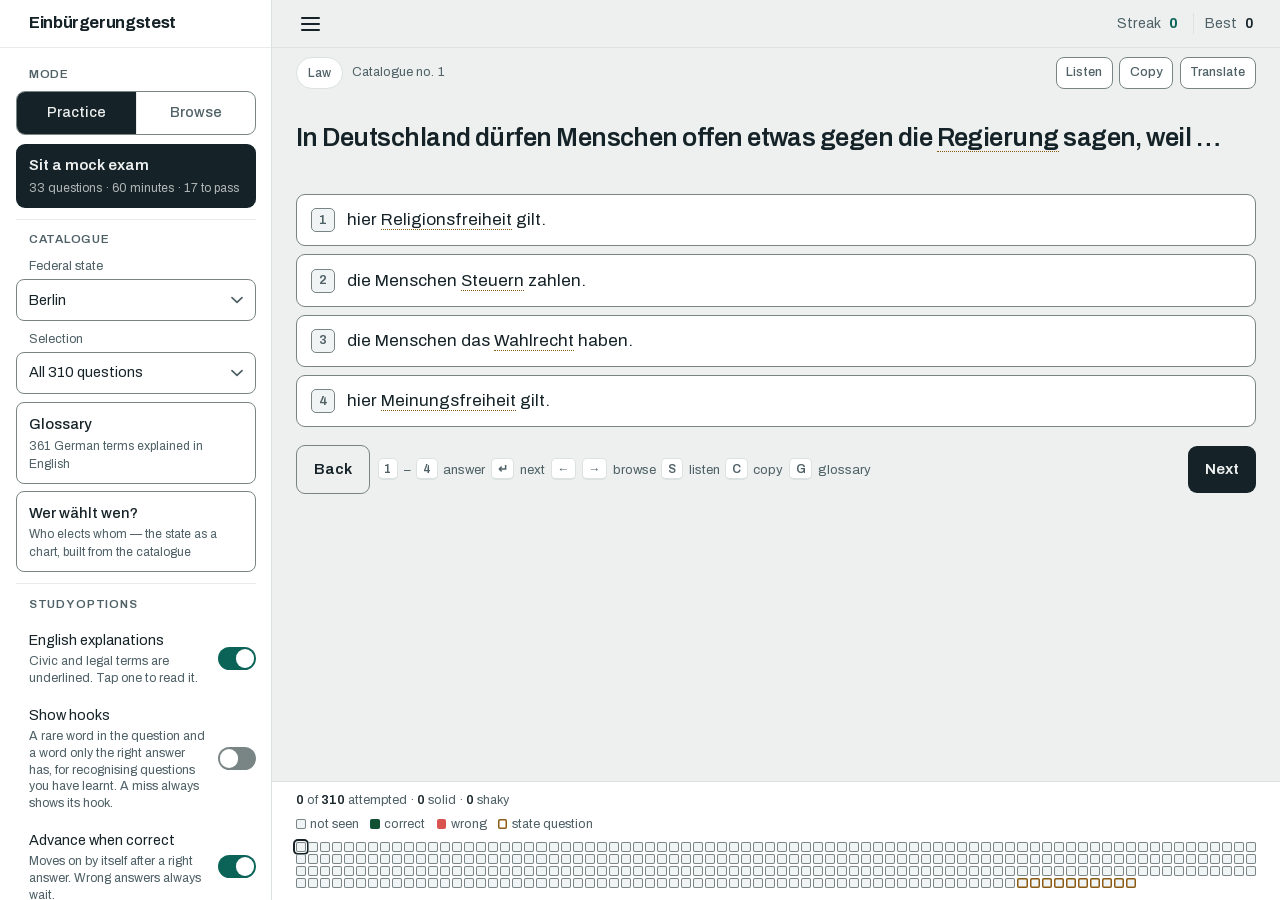
==== index.html @ bb949521 "💄 style(streak): always show the streak and your best, drop the position The top bar showed "12 in a" ====
<!DOCTYPE html>
<html lang="en">
<head>
<meta charset="utf-8">
<meta name="viewport" content="width=device-width, initial-scale=1, viewport-fit=cover">
<meta name="color-scheme" content="light">

<!-- Fetched before the identity block below so the render path is not held up
     behind two dozen meta tags the parser has to walk first. -->
<link rel="stylesheet" href="app.css">
<link rel="preload" as="fetch" type="application/json" href="data/questions.json" crossorigin>
<link rel="preload" as="fetch" type="application/json" href="data/glossary.json" crossorigin>
<link rel="modulepreload" href="app.js">

<!-- ------------------------------------------------ identity
     Crawlers reject relative og:image and og:url, so the origin is written out
     in full here. It is a static site with no build step: nothing else is going
     to resolve it. Regenerate the artwork with `python3 brand/build.py`. -->
<title>Einbürgerungstest — all 460 questions, explained in English</title>
<meta name="description" content="All 460 questions of the official German citizenship test, explained in English — with a 361-term glossary and a timed mock exam. Works offline.">
<link rel="canonical" href="https://jadrizk.github.io/einbuergerungstest-trainer/">
<meta name="theme-color" content="#EDF0EF">

<link rel="icon" href="icon/favicon.ico" sizes="32x32">
<link rel="icon" href="icon/favicon.svg" type="image/svg+xml">
<link rel="apple-touch-icon" href="icon/apple-touch-icon.png">
<link rel="manifest" href="manifest.json">
<meta name="apple-mobile-web-app-title" content="Einbürgerungstest">

<meta property="og:type" content="website">
<meta property="og:site_name" content="Einbürgerungstest">
<meta property="og:locale" content="en_GB">
<meta property="og:title" content="Einbürgerungstest — Understand the questions, don’t memorise them.">
<meta property="og:description" content="All 460 questions of the official German citizenship test, explained in English — with a 361-term glossary and a timed mock exam. Works offline.">
<meta property="og:url" content="https://jadrizk.github.io/einbuergerungstest-trainer/">
<meta property="og:image" content="https://jadrizk.github.io/einbuergerungstest-trainer/icon/social-card.png">
<meta property="og:image:type" content="image/png">
<meta property="og:image:width" content="1200">
<meta property="og:image:height" content="630">
<meta property="og:image:alt" content="The Einbürgerungstest wordmark above the line “Understand the questions, don’t memorise them.” and the facts: 460 questions, 361 terms explained, works offline.">
<meta name="twitter:card" content="summary_large_image">
<meta name="twitter:title" content="Einbürgerungstest — Understand the questions, don’t memorise them.">
<meta name="twitter:description" content="All 460 questions of the official German citizenship test, explained in English — with a 361-term glossary and a timed mock exam. Works offline.">
<meta name="twitter:image" content="https://jadrizk.github.io/einbuergerungstest-trainer/icon/social-card.png">
<script type="module" src="app.js"></script>
</head>
<body>

<a class="skip" href="#view">Skip to the question</a>

<!-- ------------------------------------------------ top bar
     On a phone this is deliberately almost empty: a menu button, where you
     are in the catalogue, and nothing else. Everything else lives in the
     drawer, which on a wide screen stops being a drawer and becomes a rail. -->
<header class="bar">
  <button class="burger" id="burger" aria-label="Menu" aria-expanded="false" aria-controls="nav">
    <span></span><span></span><span></span>
  </button>
  <div class="brand">Einbürgerungstest <span>· question catalogue</span></div>
  <div class="streak" id="streak" title="Right answers in a row in Practice. Every visit starts at 0; your best is kept.">
    <span>Streak <b id="s-now">0</b></span><span>Best <b id="s-best">0</b></span>
  </div>
</header>

<button class="scrim" id="scrim" type="button" tabindex="-1"
        aria-label="Close the menu" hidden></button>

<!-- ------------------------------------------------ navigation
     One copy of every control. CSS decides whether it is an overlaying
     drawer (phone) or a permanent left rail (desktop). -->
<nav class="nav" id="nav" aria-label="Main menu">
  <div class="nav-head">
    <span class="nav-title">Einbürgerungstest</span>
    <button class="navclose" id="navclose" aria-label="Close the menu">✕</button>
  </div>

  <div class="nav-body">
    <div class="nav-sec">
      <h3>Mode</h3>
      <div class="modes" role="group" aria-label="Mode">
        <button id="m-drill" aria-pressed="true">Practice</button>
        <button id="m-flash" aria-pressed="false">Browse</button>
      </div>
      <button class="bigbtn" id="m-exam">Sit a mock exam<em>33 questions · 60 minutes · 17 to pass</em></button>
    </div>

    <div class="nav-sec">
      <h3>Catalogue</h3>
      <label class="field"><span>Federal state</span>
        <select class="pick" id="land" aria-label="Federal state"></select></label>
      <label class="field"><span>Selection</span>
        <select class="pick" id="filter" aria-label="Selection"></select></label>
      <button class="rowbtn" id="glosBtn">Glossary<em>361 German terms explained in English</em></button>
      <a class="rowbtn" href="organigramm.html">Wer wählt wen?<em>Who elects whom — the state as a chart, built from the catalogue</em></a>
    </div>

    <div class="nav-sec">
      <h3>Study options</h3>
      <div class="opt-row" id="t-gloss" role="checkbox" tabindex="0" aria-checked="true">
        <span class="lb">English explanations<em>Civic and legal terms are underlined. Tap one to read it.</em></span>
        <span class="sw"></span>
      </div>
      <div class="opt-row" id="t-hooks" role="checkbox" tabindex="0" aria-checked="false">
        <span class="lb">Show hooks<em>A rare word in the question and a word only the right answer has, for recognising questions you have learnt. A miss always shows its hook.</em></span>
        <span class="sw"></span>
      </div>
      <div class="opt-row" id="t-auto" role="checkbox" tabindex="0" aria-checked="true">
        <span class="lb">Advance when correct<em>Moves on by itself after a right answer. Wrong answers always wait.</em></span>
        <span class="sw"></span>
      </div>
      <div class="opt-row" id="t-shufq" role="checkbox" tabindex="0" aria-checked="false">
        <span class="lb">Shuffle questions<em>Your mistakes come up first, and a miss comes back a few questions later. Off: catalogue order.</em></span><span class="sw"></span>
      </div>
      <div class="opt-row" id="t-shufa" role="checkbox" tabindex="0" aria-checked="false">
        <span class="lb">Shuffle answers<em>Stops you memorising the position instead of the answer.</em></span><span class="sw"></span>
      </div>
    </div>

    <div class="nav-sec">
      <h3>Read aloud</h3>
      <label class="field" id="voicerow"><span>Voice</span>
        <select id="voice" aria-label="German voice"></select></label>
      <label class="field" id="raterow"><span>Reading speed</span>
        <select id="rate" aria-label="Reading speed">
          <option value="0.7">Slow</option><option value="0.85">Relaxed</option>
          <option value="1">Normal</option><option value="1.15">Brisk</option>
        </select></label>
      <div class="note" id="voicenote" hidden></div>
    </div>

    <div class="nav-sec">
      <button class="danger" id="reset">Reset progress</button>
    </div>

    <details class="about">
      <summary>About &amp; sources</summary>
      <p>Questions: Federal Office for Migration and Refugees (BAMF), &bdquo;Gesamtfragenkatalog zum
      Test Leben in Deutschland und zum Einbürgerungstest&ldquo;, dated 26 May 2025 — an official work
      under § 5 UrhG, reproduced unaltered. Some images are reproduced from that catalogue; others
      have been redrawn. This is not a BAMF service. The English explanations are a study aid and are
      not part of the official catalogue. Your progress stays local to this browser.</p>
      <p>Spotted a wrong answer or a confusing explanation?
      <a href="https://github.com/JadRizk/einbuergerungstest-trainer/issues/new">Tell me about it</a>.</p>
    </details>
  </div>
</nav>

<!-- ------------------------------------------------ the question itself -->
<main id="view" tabindex="-1"><div class="empty"><b>Loading…</b>Fetching the question catalogue.</div></main>

<!-- ------------------------------------------------ progress
     Desktop: a static bar across the bottom, as before.
     Phone: a sheet that is either shut or open, nothing in between. -->
<div class="dock" id="dock">
  <button class="grab" id="grab" aria-expanded="false" aria-controls="dock-body" aria-label="Show your progress">
    <span class="grab-bar"></span>
    <span class="grab-txt" id="dock-stat"></span>
  </button>

  <div class="dock-body" id="dock-body">
    <div class="dock-in">
      <div class="stats" id="stats"></div>

      <div class="dock-head">
        <span class="legend">
          <span><i style="background:var(--sunk);box-shadow:inset 0 0 0 1px var(--edge)"></i>not seen</span>
          <span><i style="background:var(--ok)"></i>correct</span>
          <span><i style="background:var(--cellbad)"></i>wrong</span>
          <span><i style="box-shadow:inset 0 0 0 1.5px var(--gold)"></i>state question</span>
        </span>
      </div>
      <div class="map" id="map"></div>
    </div>
  </div>
</div>

<div id="tip" role="tooltip" hidden><b></b><span></span></div>

<!-- ------------------------------------------------ fullscreen image
     36 of the 39 picture questions answer with a pointer into the image
     ("Bild 3", or a number on a map), so being able to see the image big
     is not a nicety — it is how you answer at all. -->
<div class="lens" id="lens" hidden>
  <button class="lensclose" id="lensclose" aria-label="Close the picture">✕</button>
  <img id="lensimg" alt="">
</div>

<div class="veil" id="veil" hidden>
  <div class="sheet" role="dialog" aria-modal="true" aria-label="Glossary">
    <header>
      <h2>Glossary</h2>
      <input id="gsearch" type="search" placeholder="Search a German term or its English meaning" aria-label="Search the glossary">
      <button class="icon" id="gclose">Close</button>
    </header>
    <div class="body" id="gbody"></div>
  </div>
</div>

<script>
/* Registered here rather than in app.js: if the catalogue fetch fails on a
   first visit, app.js never finishes, and offline support is exactly what a
   failed fetch needs. */
if('serviceWorker' in navigator){
  addEventListener('load', () => navigator.serviceWorker.register('./sw.js').catch(()=>{}));
}
</script>
</body>
</html>
---- app.css ----
/* Self-hosted so no visitor IP reaches Google. The latin subset (U+0000-00FF)
   covers every character this app renders, umlauts and ß included; ẞ appears
   only inside glossary regexes, never on screen. Variable, 400-700 in one file. */
@font-face{
  font-family:'Archivo';
  font-style:normal;
  font-weight:400 700;
  font-display:swap;
  src:url('font/archivo-latin-var.woff2') format('woff2-variations');
}

:root{
  --railpad:1rem;        /* where control boxes start */
  --paper:#EDF0EF; --card:#FFFFFF; --ink:#152227; --muted:#4F6167;
  --dim:#5C6E74;                       /* rejected answers: readable, not shouty */
  --edge:#788584;                      /* borders of real controls, >=3:1        */
  --rule:#DBE2E1; --soft:#E7EBEA;      /* decorative dividers only               */
  --sunk:#F1F4F4;
  --accent:#0B6357; --gold:#8A5A12; --goldbg:#F8F0DC;
  --ok:#0F5132; --okbg:#DEEDE4; --no:#B3332B; --nobg:#FAE4E2;
  --cellbad:#D9534F;                   /* map only: lighter red so the grid reads
                                          light-vs-dark, not green-vs-red        */
  --tipbg:#152227; --tipink:#F2F5F4;
  --shell:62rem; --rail:17rem; color-scheme:light;
  --font:"Archivo",-apple-system,BlinkMacSystemFont,"Segoe UI",Roboto,"Helvetica Neue",Arial,sans-serif;

  /* safe areas, named once so every fixed edge can use them */
  --sat:env(safe-area-inset-top,0px);
  --sab:env(safe-area-inset-bottom,0px);
  --sal:env(safe-area-inset-left,0px);
  --sar:env(safe-area-inset-right,0px);
  --peek:calc(3.7rem + var(--sab));    /* the progress sheet at rest */
}
*{box-sizing:border-box}
html,body{margin:0;padding:0}

/* The app is a fixed shell, not a scrolling document: the question area
   scrolls inside itself so the answers can stay under your thumb. */
body{
  background:var(--paper); color:var(--ink); font-family:var(--font);
  font-size:17px; line-height:1.5; font-variant-numeric:tabular-nums;
  -webkit-font-smoothing:antialiased; -webkit-text-size-adjust:100%;
  overflow-wrap:break-word;
  height:100dvh; overflow:hidden;
  display:flex; flex-direction:column;
  padding-bottom:var(--peek);          /* the sheet's resting strip */
  overscroll-behavior:none;
}
button,select,input{font:inherit;color:inherit}
:focus-visible{outline:2.5px solid var(--accent); outline-offset:2px; border-radius:4px}

.skip{position:absolute;left:-9999px;top:0;z-index:99;background:var(--ink);color:var(--paper);padding:.6rem 1rem;border-radius:0 0 8px 0}
.skip:focus{left:0}

/* ------------------------------------------------ top bar */
.bar{
  flex:0 0 auto; z-index:30; background:var(--paper); border-bottom:1px solid var(--rule);
  padding:calc(.4rem + var(--sat)) calc(.7rem + var(--sar)) .4rem calc(.7rem + var(--sal));
  display:flex; align-items:center; gap:.6rem; min-height:3rem;
}
.brand{font-weight:700; letter-spacing:-.022em; font-size:1rem; white-space:nowrap; overflow:hidden; text-overflow:ellipsis}
.wide{display:none}                    /* long labels are a wide-screen luxury */
.brand span{color:var(--muted); font-weight:500; display:none}
.streak{margin-left:auto; display:flex; align-items:baseline; font-size:.86rem; color:var(--muted); white-space:nowrap; cursor:default}
.streak b{display:inline-block; min-width:1.4ch; margin-left:.3rem; color:var(--ink); font-weight:600; font-variant-numeric:tabular-nums}
.streak span + span{margin-left:.7rem; padding-left:.7rem; border-left:1px solid var(--rule)}
#s-now{color:var(--accent); font-weight:700}
.streak[hidden]{display:none}

.burger{
  flex:0 0 auto; width:2.75rem; height:2.75rem; margin:-.35rem 0 -.35rem -.5rem;
  background:transparent; border:0; border-radius:9px; cursor:pointer;
  display:grid; place-content:center; gap:4px; padding:0;
}
.burger span{display:block; width:19px; height:2px; background:var(--ink); border-radius:2px; transition:transform .2s, opacity .2s}
.burger:hover{background:var(--soft)}
body.nav-open .burger span:nth-child(1){transform:translateY(6px) rotate(45deg)}
body.nav-open .burger span:nth-child(2){opacity:0}
body.nav-open .burger span:nth-child(3){transform:translateY(-6px) rotate(-45deg)}

/* ------------------------------------------------ navigation drawer */
.scrim{position:fixed; inset:0; z-index:44; background:rgba(10,18,20,.42); border:0; padding:0;
       appearance:none; -webkit-appearance:none; cursor:pointer}
.scrim[hidden]{display:none}

.nav{
  position:fixed; z-index:45; top:0; bottom:0; left:0;
  width:min(20rem,86vw); background:var(--card); border-right:1px solid var(--rule);
  display:flex; flex-direction:column;
  transform:translateX(-101%); transition:transform .26s cubic-bezier(.22,.61,.36,1);
  padding-left:var(--sal);
}
body.nav-open .nav{transform:translateX(0)}
.nav-head{
  flex:0 0 auto; display:flex; align-items:center; gap:.6rem;
  padding:calc(.8rem + var(--sat)) var(--railpad) .8rem var(--railpad);
  border-bottom:1px solid var(--soft);
}
.nav-title{padding-left:13px; font-weight:700; letter-spacing:-.022em; font-size:1.02rem}
.navclose{margin-left:auto; width:2.5rem; height:2.5rem; border:0; background:transparent; border-radius:8px; cursor:pointer; color:var(--muted); font-size:1rem}
.navclose:hover{background:var(--sunk); color:var(--ink)}
.nav-body{flex:1 1 auto; min-height:0; overflow-y:auto; -webkit-overflow-scrolling:touch;
  padding:.4rem var(--railpad) calc(1.4rem + var(--sab))}
.nav-sec{padding:.7rem 0; border-bottom:1px solid var(--soft)}
.nav-sec:last-of-type{border-bottom:0}
.nav-sec h3{margin:0 0 .5rem; padding-left:13px; font-size:.74rem; font-weight:600; letter-spacing:.06em; text-transform:uppercase; color:var(--muted)}

.modes{display:flex; border:1px solid var(--edge); border-radius:9px; overflow:hidden; background:var(--card)}
.modes button{flex:1 1 0; border:0; background:transparent; padding:.62rem 12px; cursor:pointer; font-size:.9rem; font-weight:500; color:var(--muted); border-right:1px solid var(--soft)}
.modes button:last-child{border-right:0}
.modes button[aria-pressed=true]{background:var(--ink); color:var(--paper)}

.bigbtn{
  width:100%; margin-top:.55rem; text-align:left; cursor:pointer;
  background:var(--ink); color:var(--paper); border:0; border-radius:9px;
  padding:.68rem 13px; font-size:.94rem; font-weight:600;
}
.bigbtn em{display:block; font-style:normal; font-size:.76rem; font-weight:400; opacity:.72; margin-top:.12rem}

.field{display:block; margin-bottom:.55rem}
.field>span{display:block; padding-left:13px; font-size:.78rem; color:var(--muted); margin-bottom:.22rem}
/* Native select rendering adds its own internal text inset on top of CSS
   padding, so the value never lands on the same edge as its label. Dropping
   the native appearance puts the text exactly where the padding says, and we
   draw the chevron ourselves. */
.field select, .field input[type=number], .pick{
  appearance:none; -webkit-appearance:none;
  width:100%; background:var(--card); border:1px solid var(--edge); border-radius:8px;
  padding:.55rem 2.3rem .55rem 12px; font-size:.9rem; cursor:pointer;
  line-height:1.45; min-height:2.6rem;
  background-image:url("data:image/svg+xml,%3Csvg xmlns='http://www.w3.org/2000/svg' width='12' height='8' viewBox='0 0 12 8' fill='none'%3E%3Cpath d='M1 1.6 L6 6.4 L11 1.6' stroke='%234F6167' stroke-width='1.7' stroke-linecap='round' stroke-linejoin='round'/%3E%3C/svg%3E");
  background-repeat:no-repeat;
  background-position:right 12px center;
}
.field select:hover, .field input[type=number]:hover, .pick:hover{border-color:var(--muted)}
.pick:disabled{opacity:.45; cursor:default}
.field[hidden]{display:none}

.rowbtn{
  width:100%; text-align:left; cursor:pointer; background:var(--card);
  border:1px solid var(--edge); border-radius:8px; padding:.6rem 12px; font-size:.92rem; font-weight:500;
}
.rowbtn em{display:block; font-style:normal; font-size:.76rem; font-weight:400; color:var(--muted); margin-top:.1rem}
.rowbtn:hover{border-color:var(--muted)}
a.rowbtn{display:block; margin-top:.45rem; color:inherit; text-decoration:none}

.opt-row{display:flex; align-items:center; gap:.7rem; padding:.55rem 0 .55rem 13px; border-radius:8px; cursor:pointer; user-select:none}
.opt-row:hover{background:var(--sunk)}
.opt-row .lb{flex:1; font-size:.9rem}
.opt-row .lb em{display:block; font-style:normal; font-size:.78rem; color:var(--muted); margin-top:.1rem; line-height:1.35}
.sw{flex:0 0 auto; width:2.4rem; height:1.4rem; border-radius:99px; background:var(--edge); position:relative; transition:background .15s}
.sw::after{content:''; position:absolute; top:2px; left:2px; width:calc(1.4rem - 4px); height:calc(1.4rem - 4px); border-radius:50%; background:var(--card); transition:transform .15s}
.opt-row[aria-checked=true] .sw{background:var(--accent)}
.opt-row[aria-checked=true] .sw::after{transform:translateX(1rem)}

.danger{width:100%; text-align:left; background:transparent; border:1px solid var(--rule); padding:.6rem 12px; border-radius:8px; cursor:pointer; font-size:.9rem; color:var(--no)}
.danger:hover{background:var(--nobg); border-color:var(--no)}
.note{padding:.2rem 0 0; font-size:.78rem; color:var(--muted); line-height:1.4}
.note[hidden]{display:none}

.about{margin-top:.9rem; border-top:1px solid var(--soft); padding-top:.7rem}
.about summary{cursor:pointer; padding-left:13px; font-size:.8rem; color:var(--muted); font-weight:500}
.about p{padding-left:13px; font-size:.74rem; color:var(--muted); line-height:1.55}

/* ------------------------------------------------ the question stage */
main{flex:1 1 auto; min-height:0; overflow-y:auto; -webkit-overflow-scrolling:touch; overscroll-behavior:contain}
.stage{display:block}
/* the part that scrolls: question text and picture */
.scroll{
  padding:.4rem calc(.85rem + var(--sar)) .4rem calc(.85rem + var(--sal));
}
/* the part that stays under your thumb: answers and the Next button */
.answers{
  position:sticky; bottom:0; z-index:5; background:var(--paper);
  padding:.5rem calc(.85rem + var(--sar)) .6rem calc(.85rem + var(--sal));
  border-top:1px solid transparent;
}
.answers.stuck{border-top-color:var(--rule); box-shadow:0 -6px 16px rgba(10,18,20,.05)}

.meta{position:sticky; top:0; z-index:6; background:var(--paper); display:flex; align-items:center; gap:.55rem; flex-wrap:wrap;
  font-size:.8rem; color:var(--muted); margin:0;
  padding:.55rem calc(.85rem + var(--sar)) .35rem calc(.85rem + var(--sal))}
.tools{margin-left:auto; display:flex; gap:.4rem; flex-shrink:0}
.copy{display:inline-flex; align-items:center; gap:.3rem; background:var(--card); border:1px solid var(--edge);
  border-radius:8px; padding:.36rem .6rem; font-size:.8rem; font-weight:500; color:var(--muted);
  cursor:pointer; white-space:nowrap; text-decoration:none; line-height:1.4; min-height:2rem}
.copy:hover{color:var(--ink)}
.copy.done{border-color:var(--ok); color:var(--ok)}
.copy.live{border-color:var(--accent); color:var(--accent); background:#E3EEEB}
.meta b{color:var(--ink); font-weight:600}
.tag{display:inline-flex; align-items:center; min-height:2rem; border:1px solid var(--rule);
  border-radius:99px; padding:0 .7rem; font-size:.77rem; font-weight:500; background:var(--card)}
.tag.land{border-color:var(--gold); color:var(--gold); background:var(--goldbg)}

.q{font-size:1.3rem; line-height:1.28; font-weight:600; letter-spacing:-.021em; margin:0 0 .9rem; max-width:34ch; text-wrap:pretty}

/* picture questions: the image is the question, so let it have the room */
.shot{background:#fff; border:1px solid var(--rule); border-radius:10px; padding:0; margin:0 0 .8rem; text-align:center; position:relative; overflow:hidden}
.shot img{max-width:100%; height:auto; display:block; margin:0 auto; cursor:zoom-in}


.opts{display:flex; flex-direction:column; gap:.45rem; margin:0; padding:0; list-style:none}
.opt{display:flex; align-items:flex-start; gap:.7rem; width:100%; text-align:left; background:var(--card);
  border:1px solid var(--edge); border-radius:9px; padding:.72rem .8rem; cursor:pointer;
  transition:border-color .12s, background .12s; min-height:2.9rem}
.opt:hover:not(:disabled){border-color:var(--muted)}
.opt:disabled{cursor:default}
.cap{flex:0 0 auto; width:1.5rem; height:1.5rem; border-radius:5px; border:1px solid var(--edge);
  background:var(--sunk); display:grid; place-items:center; font-size:.8rem; font-weight:600; color:var(--muted); margin-top:.06rem}
.opt .txt{flex:1; min-width:0; overflow-wrap:break-word; hyphens:auto}
.mark{flex:0 0 auto; font-weight:700; line-height:1.5rem}
.opt.right{border-color:var(--ok); background:var(--okbg)}
.opt.right .cap{border-color:var(--ok); background:var(--ok); color:var(--card)}
.opt.right .mark{color:var(--ok)}
.opt.wrong{border-color:var(--no); background:var(--nobg)}
.opt.wrong .cap{border-color:var(--no); background:var(--no); color:var(--card)}
.opt.wrong .mark{color:var(--no)}
.opt.dim{color:var(--dim); border-color:var(--rule); background:var(--card)}
.opt.dim .cap{color:var(--dim); border-color:var(--rule)}
/* mid-exam: "this is the one I picked", NOT "this one is correct" */
.opt.picked{border-color:var(--accent); background:#E3EEEB; box-shadow:inset 0 0 0 1px var(--accent)}
.opt.picked .cap{border-color:var(--accent); background:var(--accent); color:var(--card)}

/* 36 of the 39 picture questions answer with "Bild 3" or a bare "2" — the
   option text carries no information, so four stacked full-width rows are
   ~200px spent on nothing. One row of four big buttons instead. */
.opts.pointer{flex-direction:row; gap:.5rem}
.opts.pointer li{flex:1 1 0; min-width:0}
.opts.pointer .opt{
  flex-direction:column; align-items:center; justify-content:center; gap:.15rem;
  padding:.5rem .2rem; min-height:3.4rem; text-align:center;
}
.opts.pointer .cap{width:1.9rem; height:1.9rem; font-size:1rem; margin:0}
.opts.pointer .txt{flex:0 0 auto; font-size:.7rem; color:var(--muted); line-height:1.2}
.opts.pointer .mark{position:absolute; top:.2rem; right:.35rem; line-height:1}
.opts.pointer .opt{position:relative}
.opts.pointer .opt.right .txt, .opts.pointer .opt.wrong .txt{color:inherit}

.act{display:flex; align-items:center; gap:.5rem; margin-top:.6rem}
.next{background:var(--ink); color:var(--paper); border:0; border-radius:9px; padding:.75rem 1.05rem; font-weight:600; font-size:.95rem; cursor:pointer; min-height:2.9rem}
.next:disabled{opacity:.32; cursor:default}
.next.quiet{background:transparent; color:var(--ink); border:1px solid var(--edge)}
.act .grow{flex:1 1 auto}
.kbd{border:1px solid var(--rule); border-bottom-width:2px; border-radius:5px; padding:.03rem .36rem;
  font-size:.75rem; color:var(--muted); background:var(--card); font-weight:600; white-space:nowrap}
.hint{display:none; font-size:.82rem; color:var(--muted); align-items:center; gap:.35rem; flex-wrap:wrap}

/* the verdict line that replaces the keyboard hints on a phone */
.verdictline{font-size:.86rem; font-weight:600; flex:1 1 auto; min-width:0}
.verdictline.ok{color:var(--ok)} .verdictline.bad{color:var(--no)}

/* ------------------------------------------------ glossary term + tooltip */
.gl{border-bottom:1.5px dotted var(--gold); cursor:help}
.opt:not(:disabled) .gl{cursor:pointer}
#tip{position:fixed; z-index:60; max-width:19rem; background:var(--tipbg); color:var(--tipink);
  border-radius:8px; padding:.5rem .65rem; font-size:.84rem; line-height:1.4;
  box-shadow:0 8px 22px rgba(0,0,0,.24); pointer-events:none}
#tip[hidden]{display:none}
#tip b{display:block; font-size:.79rem; opacity:.62; font-weight:600; margin-bottom:.1rem}

/* ------------------------------------------------ fullscreen picture */
.lens{position:fixed; inset:0; z-index:70; background:rgba(8,14,16,.94); display:flex; align-items:flex-start; justify-content:center; padding:calc(3.6rem + var(--sat)) .5rem calc(1rem + var(--sab)); overflow:auto; overscroll-behavior:contain}
.lens[hidden]{display:none}
/* fill the width and let it scroll rather than shrinking a tall map to fit --
   on the map questions, reading the picture IS answering the question */
.lens img{width:100%; height:auto; max-width:none; max-height:none; background:#fff; border-radius:6px; touch-action:pinch-zoom}
.lensclose{position:absolute; top:calc(.7rem + var(--sat)); right:.7rem; width:2.75rem; height:2.75rem; border-radius:50%; border:0; background:rgba(255,255,255,.14); color:#fff; font-size:1.05rem; cursor:pointer}
.lensclose:hover{background:rgba(255,255,255,.26)}

/* ------------------------------------------------ glossary panel */
.veil{position:fixed; inset:0; z-index:50; background:rgba(10,18,20,.42); display:flex; justify-content:center; align-items:flex-start; padding:4vh 1rem}
.veil[hidden]{display:none}
.sheet{background:var(--card); border:1px solid var(--rule); border-radius:12px; width:min(40rem,100%); max-height:88dvh; display:flex; flex-direction:column; overflow:hidden}
.sheet header{display:flex; align-items:center; gap:.7rem; padding:.9rem 1.1rem; border-bottom:1px solid var(--soft)}
.sheet h2{margin:0; font-size:1.05rem; letter-spacing:-.02em}
.sheet input{flex:1; background:var(--sunk); border:1px solid var(--edge); border-radius:7px; padding:.4rem .6rem; font-size:.9rem; min-width:6rem}
.sheet .body{overflow:auto; padding:.4rem 1.1rem 1.1rem}
.icon{background:var(--card); border:1px solid var(--edge); border-radius:8px; padding:.44rem .7rem; font-size:.86rem; cursor:pointer; color:var(--muted); white-space:nowrap}
.icon:hover{color:var(--ink)}
.gcat{font-size:.76rem; font-weight:600; color:var(--muted); margin:1rem 0 .3rem; border-bottom:1px solid var(--soft); padding-bottom:.25rem}
.gitem{display:flex; gap:.8rem; padding:.32rem 0; font-size:.9rem; align-items:baseline}
.gitem b{flex:0 0 11rem; font-weight:600}
.gitem span{flex:1; color:var(--muted)}
@media(max-width:560px){ .gitem{flex-direction:column; gap:.05rem} .gitem b{flex:none} }

/* ------------------------------------------------ progress sheet
   At rest only the grab bar shows. Drag or tap it for the numbers, again
   for the full grid. Desktop overrides this back into a static bottom bar. */
.dock{
  position:fixed; left:0; right:0; bottom:0; z-index:20;
  height:min(88dvh,42rem);
  background:var(--card); border-top:1px solid var(--rule);
  border-radius:14px 14px 0 0; box-shadow:0 -8px 28px rgba(10,18,20,.10);
  display:flex; flex-direction:column;
  transform:translateY(calc(100% - var(--peek)));
  transition:transform .28s cubic-bezier(.22,.61,.36,1);
  padding-left:var(--sal); padding-right:var(--sar);
}
body.sheet-open .dock{transform:translateY(0)}
body.sheet-drag .dock{transition:none}

.grab{
  flex:0 0 auto; width:100%; background:transparent; border:0; cursor:pointer;
  display:grid; grid-template-columns:1fr; align-items:center; gap:.5rem;
  padding:.5rem calc(.85rem + var(--sar)) .45rem calc(.85rem + var(--sal)); text-align:left;
  touch-action:none; -webkit-tap-highlight-color:transparent;
}
.grab:active .grab-bar{background:var(--edge)}
.grab-bar{
  grid-column:1/-1; justify-self:center; width:2.4rem; height:4px; border-radius:99px;
  background:var(--rule); margin-bottom:.45rem; transition:background .15s;
}
.grab-txt{font-size:.82rem; color:var(--muted); white-space:nowrap; overflow:hidden; text-overflow:ellipsis}
.grab-txt b{color:var(--ink); font-weight:600}

.dock-body{flex:1 1 auto; min-height:0; overflow-y:auto; -webkit-overflow-scrolling:touch; overscroll-behavior:contain}
.dock-in{padding:.2rem 1rem calc(1.2rem + var(--sab))}

/* the numbers */
.stats{margin-bottom:1rem}
.headline{display:flex; align-items:baseline; gap:.6rem; margin:0 0 .15rem}
.headline .big{font-size:2.6rem; font-weight:700; letter-spacing:-.04em; line-height:1}
.headline .of{font-size:.95rem; color:var(--muted); font-weight:500}
.headline .big.pass{color:var(--ok)} .headline .big.fail{color:var(--no)}
.headline .big.none{color:var(--muted)}
.headnote{font-size:.82rem; color:var(--muted); margin:0 0 .9rem; max-width:44ch}
.chips{display:flex; gap:.45rem; flex-wrap:wrap; margin-bottom:1rem}
.chip{background:var(--sunk); border:1px solid var(--rule); border-radius:8px; padding:.4rem .65rem; font-size:.8rem; color:var(--muted); cursor:pointer; text-align:left}
.chip b{display:block; font-size:1.1rem; color:var(--ink); font-weight:700; line-height:1.2}
.chip:hover{border-color:var(--edge)}
.chip.on{border-color:var(--accent); background:#E3EEEB}

.brk{margin:0 0 1rem}
.brk h4{margin:0 0 .45rem; font-size:.74rem; font-weight:600; letter-spacing:.06em; text-transform:uppercase; color:var(--muted)}
.trow{display:grid; grid-template-columns:1fr 3.4rem; gap:.6rem; align-items:center; width:100%;
  background:transparent; border:0; border-radius:7px; padding:.34rem .4rem; cursor:pointer; text-align:left; font-size:.85rem}
.trow:hover{background:var(--sunk)}
.trow .nm{min-width:0; overflow:hidden; text-overflow:ellipsis; white-space:nowrap}
.trow .bar2{grid-column:1/-1; height:5px; border-radius:99px; background:var(--soft); overflow:hidden}
.trow .bar2 i{display:block; height:100%; background:var(--accent); border-radius:99px}
.trow .num{text-align:right; color:var(--muted); font-size:.8rem}

.exams{display:flex; gap:.4rem; flex-wrap:wrap; margin-bottom:.4rem}
.ex{border:1px solid var(--rule); border-radius:8px; padding:.3rem .55rem; font-size:.82rem; font-weight:600; background:var(--card)}
.ex.pass{border-color:var(--ok); color:var(--ok); background:var(--okbg)}
.ex.fail{border-color:var(--no); color:var(--no); background:var(--nobg)}

.dock-head{display:none; align-items:center; gap:.8rem; flex-wrap:wrap; font-size:.79rem; color:var(--muted); margin-bottom:.5rem}
.legend{display:flex; gap:.7rem; flex-wrap:wrap}
.legend i{display:inline-block; width:.6rem; height:.6rem; border-radius:2px; margin-right:.28rem; vertical-align:-1px}

/* cells big enough to actually hit with a thumb */
.map{display:none; grid-template-columns:repeat(auto-fill,minmax(1.6rem,1fr)); gap:4px}
.map[hidden]{display:none}
.cell{aspect-ratio:1; border-radius:4px; background:var(--sunk); border:0; padding:0; cursor:pointer;
  min-height:1.6rem; box-shadow:inset 0 0 0 1px var(--edge)}
.cell:hover{outline:1.5px solid var(--ink); outline-offset:1px}
.cell.ok{background:var(--ok); box-shadow:none}
.cell.bad{background:var(--cellbad); box-shadow:none}
.cell.land{box-shadow:inset 0 0 0 1.5px var(--gold)!important}
.cell.now{outline:2px solid var(--ink); outline-offset:1px}

/* ------------------------------------------------ panels & result */
.scroll>.panel:first-child{margin-top:.6rem}
.panel{background:var(--card); border:1px solid var(--rule); border-radius:10px; padding:1.2rem; margin-bottom:1rem}
.panel h2{margin:0 0 .5rem; font-size:1.2rem; letter-spacing:-.02em}
.panel p{margin:0 0 1rem; color:var(--muted); max-width:56ch}
.score{font-size:3.3rem; font-weight:700; letter-spacing:-.04em; line-height:1; margin:0}
.score small{font-size:1rem; font-weight:500; color:var(--muted); letter-spacing:0}
.verdict{font-weight:600; margin:.5rem 0 0}
.verdict.pass{color:var(--ok)} .verdict.fail{color:var(--no)}
.rows{border-top:1px solid var(--soft); margin-top:.9rem}
.row{display:flex; gap:.7rem; padding:.65rem 0; border-bottom:1px solid var(--soft); font-size:.9rem; align-items:flex-start}
.row .n{flex:0 0 2rem; color:var(--muted); font-size:.8rem; padding-top:.12rem}
.row .s{flex:0 0 1rem; font-weight:700}
.row .s.ok{color:var(--ok)} .row .s.bad{color:var(--no)}
.row .b{flex:1; min-width:0}
.row .b em{display:block; font-style:normal; color:var(--muted); font-size:.85rem; margin-top:.12rem}
.empty{text-align:center; padding:3rem 1rem; color:var(--muted)}
.empty b{display:block; color:var(--ink); font-size:1.08rem; margin-bottom:.3rem}

/* ------------------------------------------------ exam is its own page
   No menu, no progress sheet, nothing to tap by accident. */
body.exam .bar, body.exam .dock, body.exam .burger{display:none}
body.exam .nav{transform:translateX(-101%)}
.exambar{
  position:relative;
  flex:0 0 auto; display:flex; align-items:center; gap:.7rem; background:var(--ink); color:var(--paper);
  padding:calc(.5rem + var(--sat)) calc(.85rem + var(--sar)) .55rem calc(.85rem + var(--sal));
  font-size:.88rem;
}
.exambar .quit{background:transparent; border:1px solid rgba(242,245,244,.34); color:inherit; border-radius:8px; padding:.36rem .6rem; font-size:.8rem; cursor:pointer}
.exambar .pos{font-weight:600}
.exambar .clock{margin-left:auto; font-weight:700; font-variant-numeric:tabular-nums}
.exambar .clock.low{color:#FF9A92}
.exambar .prog{position:absolute; left:0; right:0; bottom:0; height:3px; background:rgba(242,245,244,.2)}
.exambar .prog i{display:block; height:100%; background:var(--paper)}

/* ------------------------------------------------ desktop
   The drawer stops overlaying and becomes a permanent rail; the progress
   sheet goes back to being the static bottom bar it was. */
@media(min-width:62rem){
  body{
    font-size:17px;
    display:grid;
    padding-bottom:0;                  /* the dock is its own bar here */
    --railw:17rem;
    grid-template-columns:var(--rail) 1fr;
    grid-template-rows:auto 1fr;
    transition:grid-template-columns .24s cubic-bezier(.22,.61,.36,1);
  }
  body.rail-off{--rail:0px}
  body.rail-off .nav{border-right-width:0}
  .navclose, .grab-bar{display:none}
  .scrim{display:none!important}
  /* the burger stops opening a drawer and starts collapsing the rail */
  .burger{display:grid}
  body.nav-open .burger span{transform:none; opacity:1}
  .wide{display:inline}
  .brand span{display:inline}

  .nav{
    position:static; grid-column:1; grid-row:1/3;
    width:auto; transform:none!important; transition:none;
    border-right:1px solid var(--rule); overflow:hidden;
  }
  /* fixed inner width so the contents do not reflow while the column animates */
  .nav-head, .nav-body{width:var(--railw)}
  /* the rail's header and the top bar are one continuous band */
  .nav-head{min-height:3rem; padding-top:calc(.4rem + var(--sat)); padding-bottom:.4rem}
  /* the rail already says the name; the bar shows where you are instead */
  body:not(.rail-off) .brand{display:none}

  .bar{grid-column:2; grid-row:1; padding-left:1.5rem; padding-right:calc(1.5rem + var(--sar))}
  .streak{font-size:.88rem}

  /* a wide screen reads as a document: nothing is pinned to the bottom,
     because there is no thumb reaching for it */
  main{grid-column:2; grid-row:2; overflow-y:auto}
  .stage{display:block}
  .scroll{flex:none; overflow:visible; min-height:0; display:block}
  /* full-bleed bands whose CONTENT still lands on the centred column, so the
     tag and the question start on the same x at any window width */
  .meta, .exambar{
    margin-bottom:.2rem;
    padding-left:max(1.5rem, calc((100% - var(--shell)) / 2));
    padding-right:max(1.5rem, calc((100% - var(--shell)) / 2));
  }
  .answers{position:static; bottom:auto}
  .act .grow{flex:0 0 auto; margin-left:auto}
  .scroll{padding:1.5rem 1.5rem .6rem}
  .scroll>*{max-width:var(--shell); margin-left:auto; margin-right:auto}
  .answers{padding:.6rem 1.5rem 1.2rem; background:transparent}
  .answers>*{max-width:var(--shell); margin-left:auto; margin-right:auto}
  .answers.stuck{box-shadow:none; border-top-color:transparent}
  .q{font-size:1.6rem; margin-bottom:1.2rem}
  .hint{display:flex}
  .opts{gap:.5rem}
  .opt{padding:.78rem .9rem}
  .act{margin-top:1.1rem}

  /* the sheet becomes a plain bottom bar again */
  .dock{
    position:fixed; left:var(--rail); right:0; bottom:0;
    transition:left .24s cubic-bezier(.22,.61,.36,1);
    height:auto; max-height:70dvh; border-radius:0; box-shadow:none;
    transform:none!important;
  }
  .grab{padding:.55rem 1.5rem .1rem; cursor:default; display:flex; touch-action:auto}
  .grab-txt{font-size:.79rem}
  .dock-in{padding:.2rem 1.5rem .75rem; max-width:calc(var(--shell) + 3rem); margin:0 auto}
  .stats{display:none}                 /* the numbers are a phone-sheet thing */
  .dock-body{overflow:visible}
  .dock-head{display:flex}
  .map{display:grid; grid-template-columns:repeat(auto-fill,minmax(10px,1fr)); gap:2px}
  .cell{min-height:9px; border-radius:2px}
  main{padding-bottom:var(--dockh,6rem)}

  /* the exam takes the whole window: no rail, and no empty app bar above
     the exam's own dark strip */
  body.exam{grid-template-columns:0 1fr}
  body.exam .nav{display:none}
  body.exam .bar{display:none}
  body.exam .dock{display:none}
  body.exam main{grid-column:1/-1; grid-row:1/3}
}

@media (prefers-reduced-motion: reduce){ *{transition:none!important; animation:none!important} }

/* ------------------------------------------------ hooks
   The recognition aid: a trigger word in the stem, a token in the right
   option. Two highlight colours carry the whole idea, so they are the only
   new hues here -- the trigger borrows the glossary's gold, the token the
   accent green that already means "this is the right answer". */
/* Do not set max-width here, and keep `auto` on the side margins: both would
   override the `.scroll>*` rule that gives the question and the options their
   shared column, and the card would stop lining up with them. */
.hook{
  background:var(--card); border:1px solid var(--rule); border-radius:10px;
  padding:.72rem .85rem; margin:0 auto .9rem;
}
.hookline{display:flex; align-items:center; gap:.5rem; flex-wrap:wrap; font-size:1.05rem}
.hookline .hw{font-weight:600; letter-spacing:-.01em}
.hookline .trig{border-bottom:2px solid var(--gold)}
.hookline .tok{background:var(--okbg); color:var(--ok); border-radius:5px; padding:.05rem .3rem}
.hookline .tok.veiled{background:var(--sunk); color:var(--muted); font-weight:400; font-size:.86rem}
.hookline .hplus{font-size:.86rem; color:var(--muted)}
.hookline .harrow{color:var(--muted)}
.grade{
  flex:0 0 auto; width:1.45rem; height:1.45rem; border-radius:5px; display:grid; place-items:center;
  font-size:.8rem; font-weight:700; background:var(--sunk); color:var(--muted);
  border:1px solid var(--edge); cursor:help;
}
.grade.g-A{background:var(--ok); border-color:var(--ok); color:var(--card)}
.grade.g-B{background:var(--okbg); border-color:var(--ok); color:var(--ok)}
.grade.g-C{background:var(--goldbg); border-color:var(--gold); color:var(--gold)}
.grade.g-D{background:var(--nobg); border-color:var(--no); color:var(--no)}
.grade.g-V{background:var(--goldbg); border-color:var(--gold); color:var(--gold)}
.hooken{margin:.55rem 0 0; padding:.55rem 0 0; border-top:1px solid var(--soft); font-size:.82rem}
.hooken div{display:flex; gap:.45rem; margin:0 0 .22rem}
.hooken div:last-child{margin-bottom:0}
.hooken dt{flex:0 0 auto; font-weight:600; color:var(--ink)}
.hooken dd{margin:0; color:var(--muted); min-width:0}
.hookflag{margin:.5rem 0 0; font-size:.78rem; line-height:1.4; color:var(--gold)}
.hookflag b{font-weight:700}

/* the stem's trigger, and the token inside the right option */
.q mark.trig, .opt mark.tok{background:transparent; color:inherit}
.q mark.trig{border-bottom:2px solid var(--gold); font-weight:700}
.opt mark.tok{background:#C9E4D6; border-radius:4px; padding:.02rem .18rem; font-weight:700}
/* Most triggers are glossary terms too, and the gloss nests with the mark. Its
   dotted line would sit on or under the trigger's solid one, so it gives way;
   the term still opens on a tap. */
.q mark.trig .gl, .q .gl:has(> mark.trig){border-bottom-color:transparent}

/* ------------------------------------------------ exam scope */
.scope{margin:0 0 1rem; max-width:30rem}
.scope .note{padding-top:.1rem}
.scope .note b{color:var(--ink)}
.rangerow{display:flex; gap:.6rem}
.rangerow .field{flex:1 1 0; min-width:0}
.rangerow[hidden]{display:none}
/* the number spinner carries no meaning here and crowds a narrow field */
.field input[type=number]{padding-right:12px; background-image:none; cursor:text}
.field input[type=number]::-webkit-outer-spin-button,
.field input[type=number]::-webkit-inner-spin-button{-webkit-appearance:none; margin:0}
.field input[type=number]{-moz-appearance:textfield}
.next:disabled{opacity:.45; cursor:default}
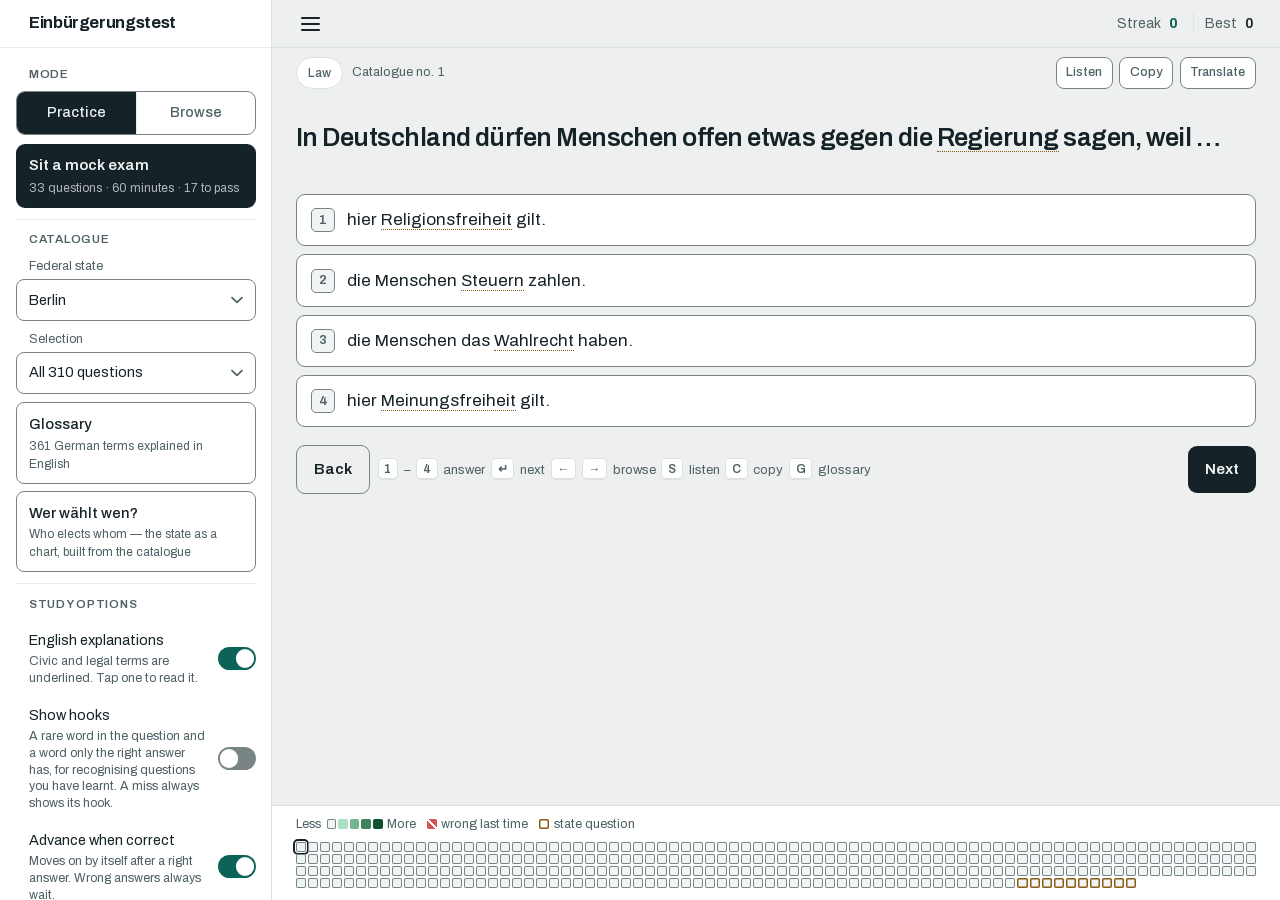
==== commit 7808b4c0: "✨ feat(map): four greens for how well you know it, and a slash for wrong The progress map used to ha" ====
--- a/index.html
+++ b/index.html
@@ -163,10 +163,9 @@
 
       <div class="dock-head">
         <span class="legend">
-          <span><i style="background:var(--sunk);box-shadow:inset 0 0 0 1px var(--edge)"></i>not seen</span>
-          <span><i style="background:var(--ok)"></i>correct</span>
-          <span><i style="background:var(--cellbad)"></i>wrong</span>
-          <span><i style="box-shadow:inset 0 0 0 1.5px var(--gold)"></i>state question</span>
+          <span class="ramp" title="Right answers minus wrong ones">Less<i class="g0"></i><i class="g1"></i><i class="g2"></i><i class="g3"></i><i class="g4"></i>More</span>
+          <span><i class="bad"></i>wrong last time</span>
+          <span><i class="land"></i>state question</span>
         </span>
       </div>
       <div class="map" id="map"></div>
--- a/app.css
+++ b/app.css
@@ -18,8 +18,10 @@
   --sunk:#F1F4F4;
   --accent:#0B6357; --gold:#8A5A12; --goldbg:#F8F0DC;
   --ok:#0F5132; --okbg:#DEEDE4; --no:#B3332B; --nobg:#FAE4E2;
-  --cellbad:#D9534F;                   /* map only: lighter red so the grid reads
-                                          light-vs-dark, not green-vs-red        */
+  /* map only. Four shades of right, the darkest being --ok, and one red. No
+     red clears all four greens under dichromacy, so a wrong cell is slashed */
+  --cellbad:#D9534F;
+  --cellok1:#ABE0C0; --cellok2:#72B68F; --cellok3:#3E815D;
   --tipbg:#152227; --tipink:#F2F5F4;
   --shell:62rem; --rail:17rem; color-scheme:light;
   --font:"Archivo",-apple-system,BlinkMacSystemFont,"Segoe UI",Roboto,"Helvetica Neue",Arial,sans-serif;
@@ -355,8 +357,21 @@
 .cell{aspect-ratio:1; border-radius:4px; background:var(--sunk); border:0; padding:0; cursor:pointer;
   min-height:1.6rem; box-shadow:inset 0 0 0 1px var(--edge)}
 .cell:hover{outline:1.5px solid var(--ink); outline-offset:1px}
-.cell.ok{background:var(--ok); box-shadow:none}
-.cell.bad{background:var(--cellbad); box-shadow:none}
+.cell.g1,.cell.g2,.cell.g3,.cell.g4,.cell.bad{box-shadow:none}
+.cell.g1,.legend .g1{background:var(--cellok1)}
+.cell.g2,.legend .g2{background:var(--cellok2)}
+.cell.g3,.legend .g3{background:var(--cellok3)}
+.cell.g4,.legend .g4{background:var(--ok)}
+/* the slash is the ✗ a bare square cannot carry: under protanopia the red
+   lands on the third green, and colour alone would call it right */
+.cell.bad,.legend .bad{background:
+  linear-gradient(to top right, transparent calc(50% - .8px), var(--card) calc(50% - .8px) calc(50% + .8px), transparent calc(50% + .8px)),
+  var(--cellbad)}
+.legend .g0{background:var(--sunk); box-shadow:inset 0 0 0 1px var(--edge)}
+.legend .land{box-shadow:inset 0 0 0 1.5px var(--gold)}
+.legend .ramp i{margin-right:2px}
+.legend .ramp i:first-of-type{margin-left:.35rem}
+.legend .ramp i:last-of-type{margin-right:.28rem}
 .cell.land{box-shadow:inset 0 0 0 1.5px var(--gold)!important}
 .cell.now{outline:2px solid var(--ink); outline-offset:1px}
 
@@ -466,9 +481,8 @@
     height:auto; max-height:70dvh; border-radius:0; box-shadow:none;
     transform:none!important;
   }
-  .grab{padding:.55rem 1.5rem .1rem; cursor:default; display:flex; touch-action:auto}
-  .grab-txt{font-size:.79rem}
-  .dock-in{padding:.2rem 1.5rem .75rem; max-width:calc(var(--shell) + 3rem); margin:0 auto}
+  .grab{display:none}                  /* the legend says it; the numbers are the sheet's */
+  .dock-in{padding:.55rem 1.5rem .75rem; max-width:calc(var(--shell) + 3rem); margin:0 auto}
   .stats{display:none}                 /* the numbers are a phone-sheet thing */
   .dock-body{overflow:visible}
   .dock-head{display:flex}
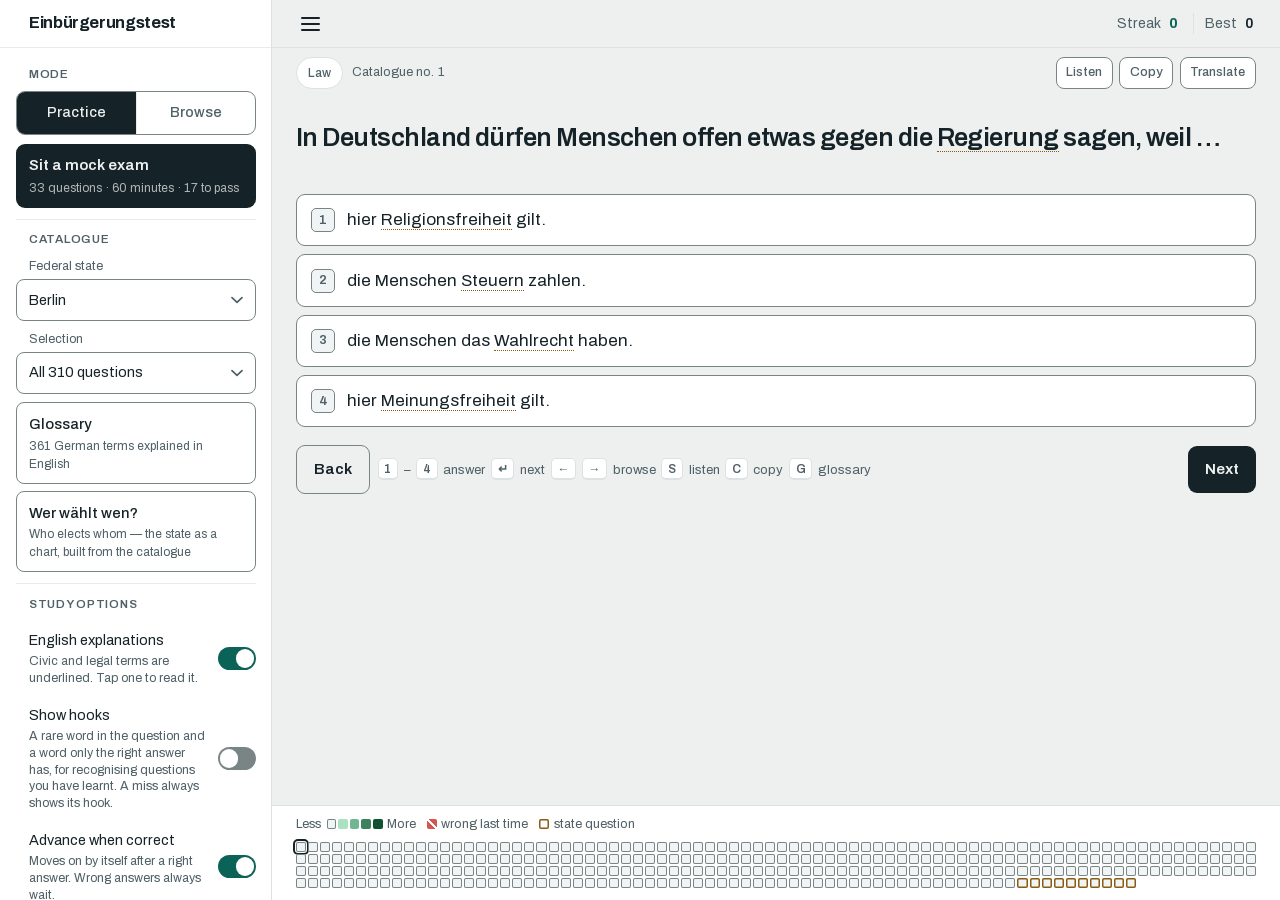
==== commit a79915cd: "✨ feat(theme): dark mode, the same paper with the light off BRAND.md said "Light only". It now says " ====
--- a/index.html
+++ b/index.html
@@ -3,7 +3,7 @@
 <head>
 <meta charset="utf-8">
 <meta name="viewport" content="width=device-width, initial-scale=1, viewport-fit=cover">
-<meta name="color-scheme" content="light">
+<meta name="color-scheme" content="light dark">
 
 <!-- Fetched before the identity block below so the render path is not held up
      behind two dozen meta tags the parser has to walk first. -->
@@ -19,7 +19,10 @@
 <title>Einbürgerungstest — all 460 questions, explained in English</title>
 <meta name="description" content="All 460 questions of the official German citizenship test, explained in English — with a 361-term glossary and a timed mock exam. Works offline.">
 <link rel="canonical" href="https://jadrizk.github.io/einbuergerungstest-trainer/">
-<meta name="theme-color" content="#EDF0EF">
+<meta name="theme-color" content="#EDF0EF" media="(prefers-color-scheme: light)">
+<meta name="theme-color" content="#10191B" media="(prefers-color-scheme: dark)">
+<!-- after the theme-color metas, which it pins; before the body, which it themes -->
+<script src="theme.js"></script>
 
 <link rel="icon" href="icon/favicon.ico" sizes="32x32">
 <link rel="icon" href="icon/favicon.svg" type="image/svg+xml">
@@ -129,6 +132,15 @@
     </div>
 
     <div class="nav-sec">
+      <h3>Appearance</h3>
+      <div class="modes" role="group" aria-label="Appearance">
+        <button id="th-system" aria-pressed="true">System</button>
+        <button id="th-light" aria-pressed="false">Light</button>
+        <button id="th-dark" aria-pressed="false">Dark</button>
+      </div>
+    </div>
+
+    <div class="nav-sec">
       <button class="danger" id="reset">Reset progress</button>
     </div>
 
--- a/app.css
+++ b/app.css
@@ -22,7 +22,12 @@
      red clears all four greens under dichromacy, so a wrong cell is slashed */
   --cellbad:#D9534F;
   --cellok1:#ABE0C0; --cellok2:#72B68F; --cellok3:#3E815D;
-  --tipbg:#152227; --tipink:#F2F5F4;
+  --tipbg:#152227; --tipink:#F2F5F4;   /* tooltip, and the exam bar's strip  */
+  --tipline:#152227;                   /* the tooltip's edge: its own ground  */
+  --picked:#E3EEEB;                    /* a chosen answer, chip, copy button  */
+  --gloss:#C9E4D6;                     /* a glossed word in an answer         */
+  --imgdim:none;                       /* catalogue scans keep a white plate  */
+  --chev:url("data:image/svg+xml,%3Csvg xmlns='http://www.w3.org/2000/svg' width='12' height='8' viewBox='0 0 12 8' fill='none'%3E%3Cpath d='M1 1.6 L6 6.4 L11 1.6' stroke='%234F6167' stroke-width='1.7' stroke-linecap='round' stroke-linejoin='round'/%3E%3C/svg%3E");
   --shell:62rem; --rail:17rem; color-scheme:light;
   --font:"Archivo",-apple-system,BlinkMacSystemFont,"Segoe UI",Roboto,"Helvetica Neue",Arial,sans-serif;
 
@@ -33,6 +38,53 @@
   --sar:env(safe-area-inset-right,0px);
   --peek:calc(3.7rem + var(--sab));    /* the progress sheet at rest */
 }
+/* Dark: the same paper with the light off. Same hues at the same low chroma,
+   only lightness moves; every value is measured in brand/PALETTE.md. Written
+   twice, once for the system setting and once for an explicit choice, and
+   brand/check-colours.mjs asserts the two copies agree. */
+@media (prefers-color-scheme:dark){
+  :root:not([data-theme="light"]){
+    --paper:#10191B; --card:#192426; --ink:#E4EBEB; --muted:#ABBBBE;
+    --dim:#98A8AB;
+    --edge:#717D7E;
+    --rule:#313A3B; --soft:#273031;
+    --sunk:#151E21;
+    --accent:#6AB5A6; --gold:#D6A866; --goldbg:#352917;
+    --ok:#7FCB9E; --okbg:#1B3125; --no:#EB827B; --nobg:#3F2220;
+    /* the ramp runs the other way: more right is brighter on a dark page */
+    --cellbad:#972622;
+    --cellok1:#214D34; --cellok2:#367854; --cellok3:#56A276;
+    --tipbg:#2F3A3D; --tipink:#E4EBEB;
+    --tipline:#717D7E;
+    --picked:#1F3531;
+    --gloss:#284B3B;
+    --imgdim:brightness(.9);
+    --chev:url("data:image/svg+xml,%3Csvg xmlns='http://www.w3.org/2000/svg' width='12' height='8' viewBox='0 0 12 8' fill='none'%3E%3Cpath d='M1 1.6 L6 6.4 L11 1.6' stroke='%23ABBBBE' stroke-width='1.7' stroke-linecap='round' stroke-linejoin='round'/%3E%3C/svg%3E");
+    color-scheme:dark;
+  }
+}
+:root[data-theme="dark"]{
+  --paper:#10191B; --card:#192426; --ink:#E4EBEB; --muted:#ABBBBE;
+  --dim:#98A8AB;
+  --edge:#717D7E;
+  --rule:#313A3B; --soft:#273031;
+  --sunk:#151E21;
+  --accent:#6AB5A6; --gold:#D6A866; --goldbg:#352917;
+  --ok:#7FCB9E; --okbg:#1B3125; --no:#EB827B; --nobg:#3F2220;
+  /* the ramp runs the other way: more right is brighter on a dark page */
+  --cellbad:#972622;
+  --cellok1:#214D34; --cellok2:#367854; --cellok3:#56A276;
+  --tipbg:#2F3A3D; --tipink:#E4EBEB;
+  --tipline:#717D7E;
+  --picked:#1F3531;
+  --gloss:#284B3B;
+  --imgdim:brightness(.9);
+  --chev:url("data:image/svg+xml,%3Csvg xmlns='http://www.w3.org/2000/svg' width='12' height='8' viewBox='0 0 12 8' fill='none'%3E%3Cpath d='M1 1.6 L6 6.4 L11 1.6' stroke='%23ABBBBE' stroke-width='1.7' stroke-linecap='round' stroke-linejoin='round'/%3E%3C/svg%3E");
+  color-scheme:dark;
+}
+/* theme.js sets this for the instant a theme changes, so every surface
+   switches at once instead of each running its own colour transition */
+.theming, .theming *, .theming *::before, .theming *::after{transition:none!important}
 *{box-sizing:border-box}
 html,body{margin:0;padding:0}
 
@@ -130,7 +182,7 @@
   width:100%; background:var(--card); border:1px solid var(--edge); border-radius:8px;
   padding:.55rem 2.3rem .55rem 12px; font-size:.9rem; cursor:pointer;
   line-height:1.45; min-height:2.6rem;
-  background-image:url("data:image/svg+xml,%3Csvg xmlns='http://www.w3.org/2000/svg' width='12' height='8' viewBox='0 0 12 8' fill='none'%3E%3Cpath d='M1 1.6 L6 6.4 L11 1.6' stroke='%234F6167' stroke-width='1.7' stroke-linecap='round' stroke-linejoin='round'/%3E%3C/svg%3E");
+  background-image:var(--chev);
   background-repeat:no-repeat;
   background-position:right 12px center;
 }
@@ -188,7 +240,7 @@
   cursor:pointer; white-space:nowrap; text-decoration:none; line-height:1.4; min-height:2rem}
 .copy:hover{color:var(--ink)}
 .copy.done{border-color:var(--ok); color:var(--ok)}
-.copy.live{border-color:var(--accent); color:var(--accent); background:#E3EEEB}
+.copy.live{border-color:var(--accent); color:var(--accent); background:var(--picked)}
 .meta b{color:var(--ink); font-weight:600}
 .tag{display:inline-flex; align-items:center; min-height:2rem; border:1px solid var(--rule);
   border-radius:99px; padding:0 .7rem; font-size:.77rem; font-weight:500; background:var(--card)}
@@ -198,7 +250,7 @@
 
 /* picture questions: the image is the question, so let it have the room */
 .shot{background:#fff; border:1px solid var(--rule); border-radius:10px; padding:0; margin:0 0 .8rem; text-align:center; position:relative; overflow:hidden}
-.shot img{max-width:100%; height:auto; display:block; margin:0 auto; cursor:zoom-in}
+.shot img{max-width:100%; height:auto; display:block; margin:0 auto; cursor:zoom-in; filter:var(--imgdim)}
 
 
 .opts{display:flex; flex-direction:column; gap:.45rem; margin:0; padding:0; list-style:none}
@@ -220,7 +272,7 @@
 .opt.dim{color:var(--dim); border-color:var(--rule); background:var(--card)}
 .opt.dim .cap{color:var(--dim); border-color:var(--rule)}
 /* mid-exam: "this is the one I picked", NOT "this one is correct" */
-.opt.picked{border-color:var(--accent); background:#E3EEEB; box-shadow:inset 0 0 0 1px var(--accent)}
+.opt.picked{border-color:var(--accent); background:var(--picked); box-shadow:inset 0 0 0 1px var(--accent)}
 .opt.picked .cap{border-color:var(--accent); background:var(--accent); color:var(--card)}
 
 /* 36 of the 39 picture questions answer with "Bild 3" or a bare "2" — the
@@ -255,6 +307,7 @@
 .gl{border-bottom:1.5px dotted var(--gold); cursor:help}
 .opt:not(:disabled) .gl{cursor:pointer}
 #tip{position:fixed; z-index:60; max-width:19rem; background:var(--tipbg); color:var(--tipink);
+  border:1px solid var(--tipline);
   border-radius:8px; padding:.5rem .65rem; font-size:.84rem; line-height:1.4;
   box-shadow:0 8px 22px rgba(0,0,0,.24); pointer-events:none}
 #tip[hidden]{display:none}
@@ -330,7 +383,7 @@
 .chip{background:var(--sunk); border:1px solid var(--rule); border-radius:8px; padding:.4rem .65rem; font-size:.8rem; color:var(--muted); cursor:pointer; text-align:left}
 .chip b{display:block; font-size:1.1rem; color:var(--ink); font-weight:700; line-height:1.2}
 .chip:hover{border-color:var(--edge)}
-.chip.on{border-color:var(--accent); background:#E3EEEB}
+.chip.on{border-color:var(--accent); background:var(--picked)}
 
 .brk{margin:0 0 1rem}
 .brk h4{margin:0 0 .45rem; font-size:.74rem; font-weight:600; letter-spacing:.06em; text-transform:uppercase; color:var(--muted)}
@@ -400,7 +453,7 @@
 body.exam .nav{transform:translateX(-101%)}
 .exambar{
   position:relative;
-  flex:0 0 auto; display:flex; align-items:center; gap:.7rem; background:var(--ink); color:var(--paper);
+  flex:0 0 auto; display:flex; align-items:center; gap:.7rem; background:var(--tipbg); color:var(--tipink);
   padding:calc(.5rem + var(--sat)) calc(.85rem + var(--sar)) .55rem calc(.85rem + var(--sal));
   font-size:.88rem;
 }
@@ -409,7 +462,7 @@
 .exambar .clock{margin-left:auto; font-weight:700; font-variant-numeric:tabular-nums}
 .exambar .clock.low{color:#FF9A92}
 .exambar .prog{position:absolute; left:0; right:0; bottom:0; height:3px; background:rgba(242,245,244,.2)}
-.exambar .prog i{display:block; height:100%; background:var(--paper)}
+.exambar .prog i{display:block; height:100%; background:var(--tipink)}
 
 /* ------------------------------------------------ desktop
    The drawer stops overlaying and becomes a permanent rail; the progress
@@ -541,7 +594,7 @@
 /* the stem's trigger, and the token inside the right option */
 .q mark.trig, .opt mark.tok{background:transparent; color:inherit}
 .q mark.trig{border-bottom:2px solid var(--gold); font-weight:700}
-.opt mark.tok{background:#C9E4D6; border-radius:4px; padding:.02rem .18rem; font-weight:700}
+.opt mark.tok{background:var(--gloss); border-radius:4px; padding:.02rem .18rem; font-weight:700}
 /* Most triggers are glossary terms too, and the gloss nests with the mark. Its
    dotted line would sit on or under the trigger's solid one, so it gives way;
    the term still opens on a tap. */
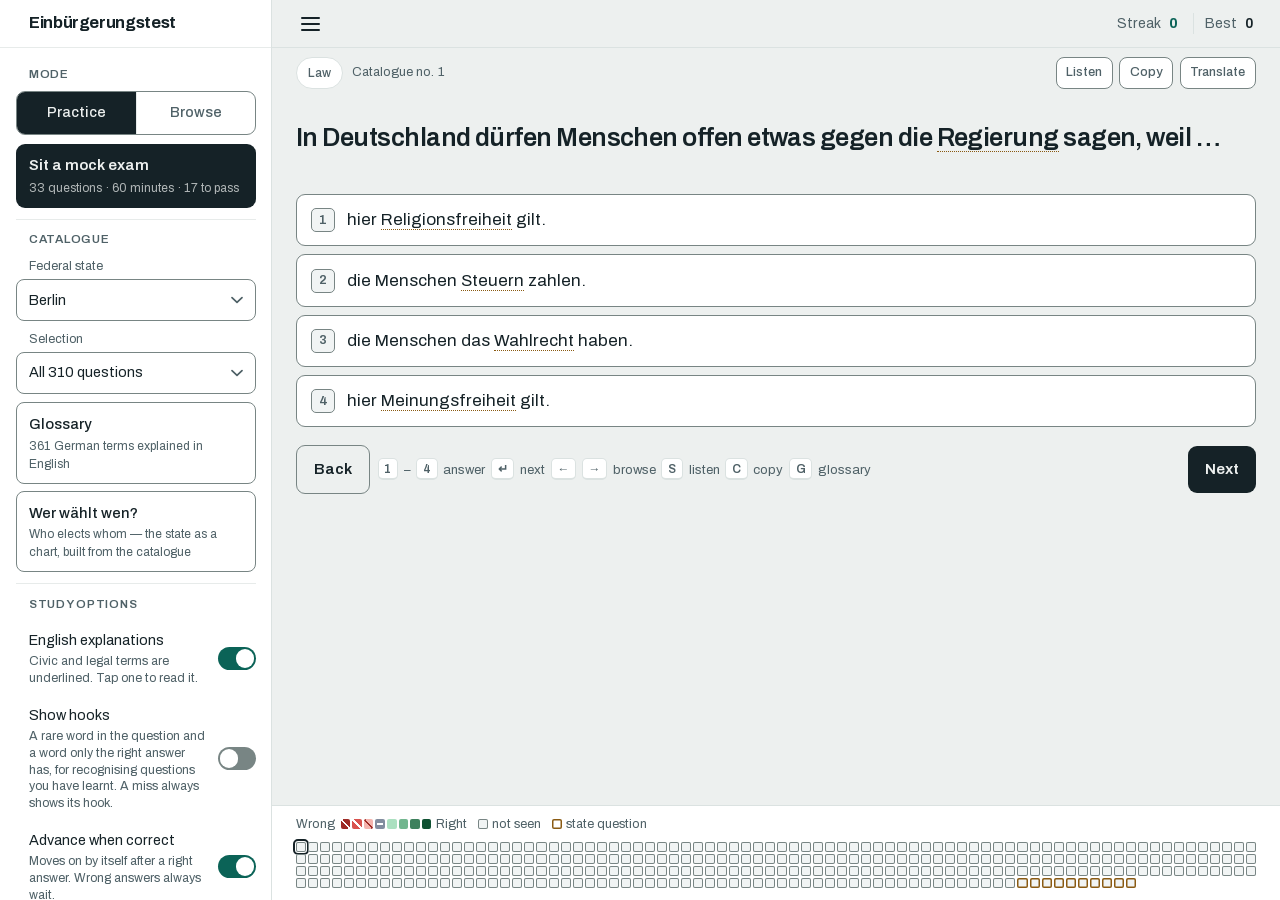
==== commit f6ec7e8f: "✨ feat(map): one scale from red through even to green Each answered cell now sits on one scale set b" ====
--- a/index.html
+++ b/index.html
@@ -7,6 +7,7 @@
 
 <!-- Fetched before the identity block below so the render path is not held up
      behind two dozen meta tags the parser has to walk first. -->
+<link rel="stylesheet" href="tokens.css">
 <link rel="stylesheet" href="app.css">
 <link rel="preload" as="fetch" type="application/json" href="data/questions.json" crossorigin>
 <link rel="preload" as="fetch" type="application/json" href="data/glossary.json" crossorigin>
@@ -175,8 +176,8 @@
 
       <div class="dock-head">
         <span class="legend">
-          <span class="ramp" title="Right answers minus wrong ones">Less<i class="g0"></i><i class="g1"></i><i class="g2"></i><i class="g3"></i><i class="g4"></i>More</span>
-          <span><i class="bad"></i>wrong last time</span>
+          <span class="ramp" title="Right answers minus wrong ones. A miss turns any question red; two right answers bring it back to green.">Wrong<i class="r3"></i><i class="r2"></i><i class="r1"></i><i class="even"></i><i class="g1"></i><i class="g2"></i><i class="g3"></i><i class="g4"></i>Right</span>
+          <span><i class="g0"></i>not seen</span>
           <span><i class="land"></i>state question</span>
         </span>
       </div>
--- a/tokens.css
+++ b/tokens.css
@@ -0,0 +1,33 @@
+/* The colours both pages share, once. app.css and organigramm.css each load
+   after this and add only their own: the map and picked tokens, the arrows and
+   branches. Every value is measured in brand/PALETTE.md, and
+   brand/check-colours.mjs pins them to it. */
+:root{
+  --paper:#EDF0EF; --card:#FFFFFF; --ink:#152227; --muted:#4F6167;
+  --dim:#5C6E74;                       /* rejected answers: readable, not shouty */
+  --edge:#788584;                      /* borders of real controls, >=3:1        */
+  --rule:#DBE2E1; --soft:#E7EBEA;      /* decorative dividers only               */
+  --sunk:#F1F4F4;
+  --accent:#0B6357; --gold:#8A5A12; --goldbg:#F8F0DC;
+  --ok:#0F5132; --okbg:#DEEDE4; --no:#B3332B;
+  --tipbg:#152227; --tipink:#F2F5F4;   /* tooltip, and the exam bar's strip  */
+  --tipline:#152227;                   /* the tooltip's edge: its own ground  */
+  --chev:url("data:image/svg+xml,%3Csvg xmlns='http://www.w3.org/2000/svg' width='12' height='8' viewBox='0 0 12 8' fill='none'%3E%3Cpath d='M1 1.6 L6 6.4 L11 1.6' stroke='%234F6167' stroke-width='1.7' stroke-linecap='round' stroke-linejoin='round'/%3E%3C/svg%3E");
+  color-scheme:light;
+}
+/* Dark: the same paper with the light off. Same hues at the same low chroma,
+   only lightness moves. theme.js sets data-theme, resolving System from the
+   device. */
+:root[data-theme="dark"]{
+  --paper:#10191B; --card:#192426; --ink:#E4EBEB; --muted:#ABBBBE;
+  --dim:#98A8AB;
+  --edge:#717D7E;
+  --rule:#313A3B; --soft:#273031;
+  --sunk:#151E21;
+  --accent:#6AB5A6; --gold:#D6A866; --goldbg:#352917;
+  --ok:#7FCB9E; --okbg:#1B3125; --no:#EB827B;
+  --tipbg:#2F3A3D; --tipink:#E4EBEB;
+  --tipline:#717D7E;
+  --chev:url("data:image/svg+xml,%3Csvg xmlns='http://www.w3.org/2000/svg' width='12' height='8' viewBox='0 0 12 8' fill='none'%3E%3Cpath d='M1 1.6 L6 6.4 L11 1.6' stroke='%23ABBBBE' stroke-width='1.7' stroke-linecap='round' stroke-linejoin='round'/%3E%3C/svg%3E");
+  color-scheme:dark;
+}
--- a/app.css
+++ b/app.css
@@ -11,24 +11,20 @@
 
 :root{
   --railpad:1rem;        /* where control boxes start */
-  --paper:#EDF0EF; --card:#FFFFFF; --ink:#152227; --muted:#4F6167;
-  --dim:#5C6E74;                       /* rejected answers: readable, not shouty */
-  --edge:#788584;                      /* borders of real controls, >=3:1        */
-  --rule:#DBE2E1; --soft:#E7EBEA;      /* decorative dividers only               */
-  --sunk:#F1F4F4;
-  --accent:#0B6357; --gold:#8A5A12; --goldbg:#F8F0DC;
-  --ok:#0F5132; --okbg:#DEEDE4; --no:#B3332B; --nobg:#FAE4E2;
-  /* map only. Four shades of right, the darkest being --ok, and one red. No
-     red clears all four greens under dichromacy, so a wrong cell is slashed */
-  --cellbad:#D9534F;
+  /* the shared colours are in tokens.css; these are the app's own */
+  --nobg:#FAE4E2;
+  /* map only: three reds, an even grey and four greens, the last being --ok.
+     Under dichromacy no red or grey clears every green, so red cells carry a
+     slash and the even cell a dash -- the colour is never the only signal */
+  --cellno1:#F4B4AE; --cellno2:#D9534F; --cellno3:#9E2B26;
+  --celleven:#828D9F;
+  --cellmark:var(--card);              /* a red cell's slash                  */
+  --cellmark1:var(--cellno3);          /* ...on the palest red, where --card vanishes */
   --cellok1:#ABE0C0; --cellok2:#72B68F; --cellok3:#3E815D;
-  --tipbg:#152227; --tipink:#F2F5F4;   /* tooltip, and the exam bar's strip  */
-  --tipline:#152227;                   /* the tooltip's edge: its own ground  */
   --picked:#E3EEEB;                    /* a chosen answer, chip, copy button  */
   --gloss:#C9E4D6;                     /* a glossed word in an answer         */
   --imgdim:none;                       /* catalogue scans keep a white plate  */
-  --chev:url("data:image/svg+xml,%3Csvg xmlns='http://www.w3.org/2000/svg' width='12' height='8' viewBox='0 0 12 8' fill='none'%3E%3Cpath d='M1 1.6 L6 6.4 L11 1.6' stroke='%234F6167' stroke-width='1.7' stroke-linecap='round' stroke-linejoin='round'/%3E%3C/svg%3E");
-  --shell:62rem; --rail:17rem; color-scheme:light;
+  --shell:62rem; --rail:17rem;
   --font:"Archivo",-apple-system,BlinkMacSystemFont,"Segoe UI",Roboto,"Helvetica Neue",Arial,sans-serif;
 
   /* safe areas, named once so every fixed edge can use them */
@@ -38,49 +34,20 @@
   --sar:env(safe-area-inset-right,0px);
   --peek:calc(3.7rem + var(--sab));    /* the progress sheet at rest */
 }
-/* Dark: the same paper with the light off. Same hues at the same low chroma,
-   only lightness moves; every value is measured in brand/PALETTE.md. Written
-   twice, once for the system setting and once for an explicit choice, and
-   brand/check-colours.mjs asserts the two copies agree. */
-@media (prefers-color-scheme:dark){
-  :root:not([data-theme="light"]){
-    --paper:#10191B; --card:#192426; --ink:#E4EBEB; --muted:#ABBBBE;
-    --dim:#98A8AB;
-    --edge:#717D7E;
-    --rule:#313A3B; --soft:#273031;
-    --sunk:#151E21;
-    --accent:#6AB5A6; --gold:#D6A866; --goldbg:#352917;
-    --ok:#7FCB9E; --okbg:#1B3125; --no:#EB827B; --nobg:#3F2220;
-    /* the ramp runs the other way: more right is brighter on a dark page */
-    --cellbad:#972622;
-    --cellok1:#214D34; --cellok2:#367854; --cellok3:#56A276;
-    --tipbg:#2F3A3D; --tipink:#E4EBEB;
-    --tipline:#717D7E;
-    --picked:#1F3531;
-    --gloss:#284B3B;
-    --imgdim:brightness(.9);
-    --chev:url("data:image/svg+xml,%3Csvg xmlns='http://www.w3.org/2000/svg' width='12' height='8' viewBox='0 0 12 8' fill='none'%3E%3Cpath d='M1 1.6 L6 6.4 L11 1.6' stroke='%23ABBBBE' stroke-width='1.7' stroke-linecap='round' stroke-linejoin='round'/%3E%3C/svg%3E");
-    color-scheme:dark;
-  }
-}
+/* Dark: the app's own colours, lifted the way tokens.css lifts the shared
+   ones and measured in brand/PALETTE.md. */
 :root[data-theme="dark"]{
-  --paper:#10191B; --card:#192426; --ink:#E4EBEB; --muted:#ABBBBE;
-  --dim:#98A8AB;
-  --edge:#717D7E;
-  --rule:#313A3B; --soft:#273031;
-  --sunk:#151E21;
-  --accent:#6AB5A6; --gold:#D6A866; --goldbg:#352917;
-  --ok:#7FCB9E; --okbg:#1B3125; --no:#EB827B; --nobg:#3F2220;
-  /* the ramp runs the other way: more right is brighter on a dark page */
-  --cellbad:#972622;
+  --nobg:#3F2220;
+  /* The greens run the other way, more right being brighter on a dark page.
+     The reds do not: the lightest red sits next to even in both themes, so
+     one miss reads as the mild end and three as the dim, heavy one */
+  --cellno1:#D0524C; --cellno2:#972622; --cellno3:#5A2522;
+  --celleven:#5F6A7B;
+  --cellmark:var(--ink); --cellmark1:var(--ink);   /* a dark slash is lost on dark red */
   --cellok1:#214D34; --cellok2:#367854; --cellok3:#56A276;
-  --tipbg:#2F3A3D; --tipink:#E4EBEB;
-  --tipline:#717D7E;
   --picked:#1F3531;
   --gloss:#284B3B;
   --imgdim:brightness(.9);
-  --chev:url("data:image/svg+xml,%3Csvg xmlns='http://www.w3.org/2000/svg' width='12' height='8' viewBox='0 0 12 8' fill='none'%3E%3Cpath d='M1 1.6 L6 6.4 L11 1.6' stroke='%23ABBBBE' stroke-width='1.7' stroke-linecap='round' stroke-linejoin='round'/%3E%3C/svg%3E");
-  color-scheme:dark;
 }
 /* theme.js sets this for the instant a theme changes, so every surface
    switches at once instead of each running its own colour transition */
@@ -410,16 +377,24 @@
 .cell{aspect-ratio:1; border-radius:4px; background:var(--sunk); border:0; padding:0; cursor:pointer;
   min-height:1.6rem; box-shadow:inset 0 0 0 1px var(--edge)}
 .cell:hover{outline:1.5px solid var(--ink); outline-offset:1px}
-.cell.g1,.cell.g2,.cell.g3,.cell.g4,.cell.bad{box-shadow:none}
+.cell:is(.g1,.g2,.g3,.g4,.even,.r1,.r2,.r3){box-shadow:none}
 .cell.g1,.legend .g1{background:var(--cellok1)}
 .cell.g2,.legend .g2{background:var(--cellok2)}
 .cell.g3,.legend .g3{background:var(--cellok3)}
 .cell.g4,.legend .g4{background:var(--ok)}
-/* the slash is the ✗ a bare square cannot carry: under protanopia the red
-   lands on the third green, and colour alone would call it right */
-.cell.bad,.legend .bad{background:
-  linear-gradient(to top right, transparent calc(50% - .8px), var(--card) calc(50% - .8px) calc(50% + .8px), transparent calc(50% + .8px)),
-  var(--cellbad)}
+/* The marks are the ✗ and the = a bare square has no room for: under
+   protanopia a red lands on one of the greens, and a grey on another, so
+   colour alone would call them right. --cellmark1 is the palest red's slash,
+   which a --card line would vanish into on a light page. */
+.cell:is(.r1,.r2,.r3),.legend :is(.r1,.r2,.r3){--mark:var(--cellmark); background:
+  linear-gradient(to top right, transparent calc(50% - .8px), var(--mark) calc(50% - .8px) calc(50% + .8px), transparent calc(50% + .8px)),
+  var(--fill)}
+.cell.r1,.legend .r1{--fill:var(--cellno1); --mark:var(--cellmark1)}
+.cell.r2,.legend .r2{--fill:var(--cellno2)}
+.cell.r3,.legend .r3{--fill:var(--cellno3)}
+.cell.even,.legend .even{background:
+  linear-gradient(transparent calc(50% - .8px), var(--card) calc(50% - .8px) calc(50% + .8px), transparent calc(50% + .8px)) center / 60% 100% no-repeat,
+  var(--celleven)}
 .legend .g0{background:var(--sunk); box-shadow:inset 0 0 0 1px var(--edge)}
 .legend .land{box-shadow:inset 0 0 0 1.5px var(--gold)}
 .legend .ramp i{margin-right:2px}
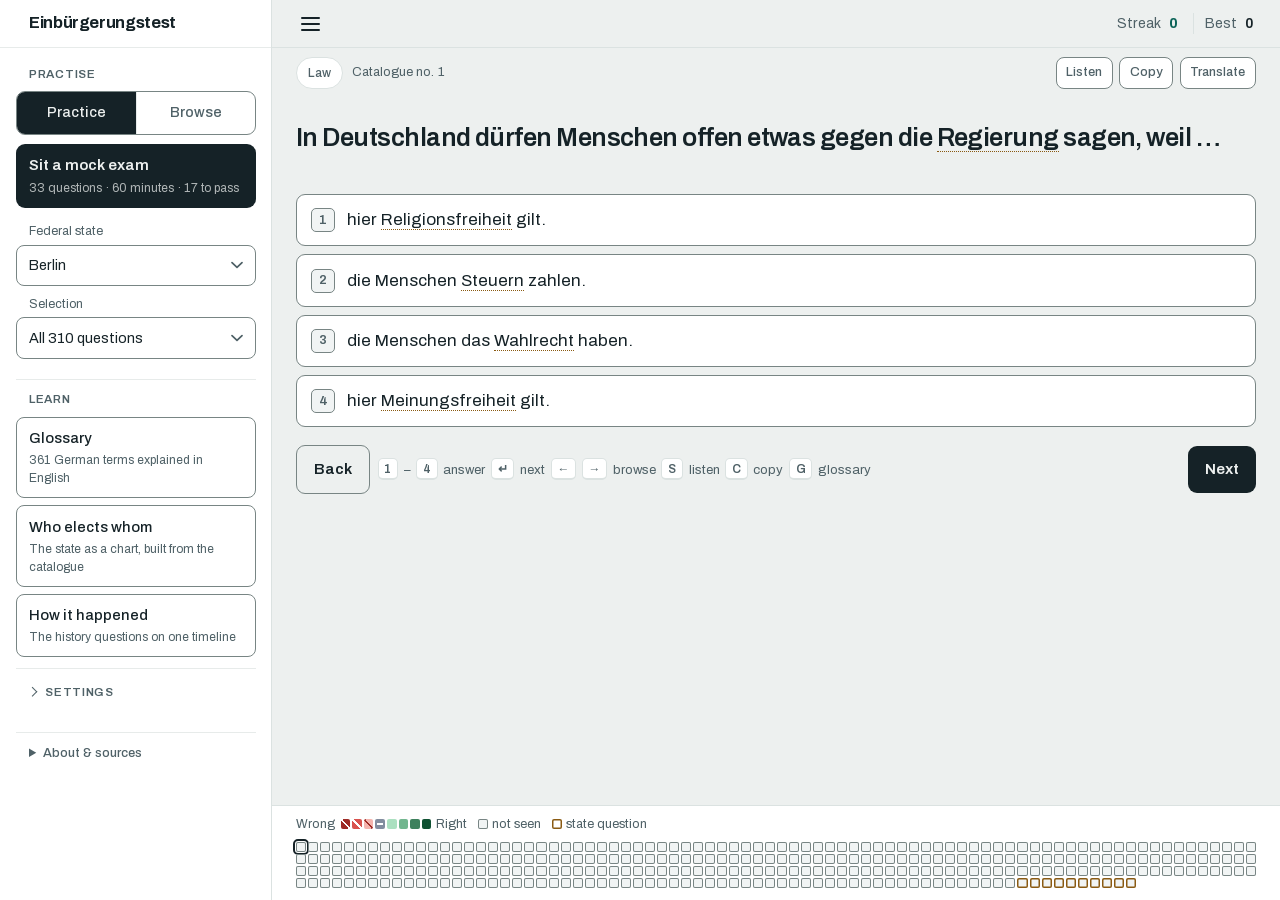
==== commit ed8fff78: "✨ feat(menu): Practise, Learn and Settings, on every page The menu had grown into one long column of" ====
--- a/index.html
+++ b/index.html
@@ -8,6 +8,7 @@
 <!-- Fetched before the identity block below so the render path is not held up
      behind two dozen meta tags the parser has to walk first. -->
 <link rel="stylesheet" href="tokens.css">
+<link rel="stylesheet" href="nav.css">
 <link rel="stylesheet" href="app.css">
 <link rel="preload" as="fetch" type="application/json" href="data/questions.json" crossorigin>
 <link rel="preload" as="fetch" type="application/json" href="data/glossary.json" crossorigin>
@@ -80,70 +81,70 @@
 
   <div class="nav-body">
     <div class="nav-sec">
-      <h3>Mode</h3>
+      <h3>Practise</h3>
       <div class="modes" role="group" aria-label="Mode">
         <button id="m-drill" aria-pressed="true">Practice</button>
         <button id="m-flash" aria-pressed="false">Browse</button>
       </div>
       <button class="bigbtn" id="m-exam">Sit a mock exam<em>33 questions · 60 minutes · 17 to pass</em></button>
-    </div>
-
-    <div class="nav-sec">
-      <h3>Catalogue</h3>
       <label class="field"><span>Federal state</span>
         <select class="pick" id="land" aria-label="Federal state"></select></label>
       <label class="field"><span>Selection</span>
         <select class="pick" id="filter" aria-label="Selection"></select></label>
-      <button class="rowbtn" id="glosBtn">Glossary<em>361 German terms explained in English</em></button>
-      <a class="rowbtn" href="organigramm.html">Wer wählt wen?<em>Who elects whom — the state as a chart, built from the catalogue</em></a>
     </div>
 
-    <div class="nav-sec">
-      <h3>Study options</h3>
-      <div class="opt-row" id="t-gloss" role="checkbox" tabindex="0" aria-checked="true">
-        <span class="lb">English explanations<em>Civic and legal terms are underlined. Tap one to read it.</em></span>
-        <span class="sw"></span>
-      </div>
-      <div class="opt-row" id="t-hooks" role="checkbox" tabindex="0" aria-checked="false">
-        <span class="lb">Show hooks<em>A rare word in the question and a word only the right answer has, for recognising questions you have learnt. A miss always shows its hook.</em></span>
-        <span class="sw"></span>
-      </div>
-      <div class="opt-row" id="t-auto" role="checkbox" tabindex="0" aria-checked="true">
-        <span class="lb">Advance when correct<em>Moves on by itself after a right answer. Wrong answers always wait.</em></span>
-        <span class="sw"></span>
-      </div>
-      <div class="opt-row" id="t-shufq" role="checkbox" tabindex="0" aria-checked="false">
-        <span class="lb">Shuffle questions<em>Your mistakes come up first, and a miss comes back a few questions later. Off: catalogue order.</em></span><span class="sw"></span>
-      </div>
-      <div class="opt-row" id="t-shufa" role="checkbox" tabindex="0" aria-checked="false">
-        <span class="lb">Shuffle answers<em>Stops you memorising the position instead of the answer.</em></span><span class="sw"></span>
-      </div>
-    </div>
-
-    <div class="nav-sec">
-      <h3>Read aloud</h3>
-      <label class="field" id="voicerow"><span>Voice</span>
-        <select id="voice" aria-label="German voice"></select></label>
-      <label class="field" id="raterow"><span>Reading speed</span>
-        <select id="rate" aria-label="Reading speed">
-          <option value="0.7">Slow</option><option value="0.85">Relaxed</option>
-          <option value="1">Normal</option><option value="1.15">Brisk</option>
-        </select></label>
-      <div class="note" id="voicenote" hidden></div>
-    </div>
-
-    <div class="nav-sec">
-      <h3>Appearance</h3>
-      <div class="modes" role="group" aria-label="Appearance">
-        <button id="th-system" aria-pressed="true">System</button>
-        <button id="th-light" aria-pressed="false">Light</button>
-        <button id="th-dark" aria-pressed="false">Dark</button>
-      </div>
-    </div>
-
-    <div class="nav-sec">
-      <button class="danger" id="reset">Reset progress</button>
-    </div>
+    <!-- the glossary, the chart and the timeline: filled from nav.js, the
+         same list the other pages show -->
+    <div class="nav-sec" id="learn"></div>
+
+    <details class="nav-fold" id="settings"><summary>Settings</summary>
+      <div class="nav-sec">
+        <h3>Study options</h3>
+        <div class="opt-row" id="t-gloss" role="checkbox" tabindex="0" aria-checked="true">
+          <span class="lb">English explanations<em>Civic and legal terms are underlined. Tap one to read it.</em></span>
+          <span class="sw"></span>
+        </div>
+        <div class="opt-row" id="t-hooks" role="checkbox" tabindex="0" aria-checked="false">
+          <span class="lb">Show hooks<em>A rare word in the question and a word only the right answer has, for recognising questions you have learnt. A miss always shows its hook.</em></span>
+          <span class="sw"></span>
+        </div>
+        <div class="opt-row" id="t-auto" role="checkbox" tabindex="0" aria-checked="true">
+          <span class="lb">Advance when correct<em>Moves on by itself after a right answer. Wrong answers always wait.</em></span>
+          <span class="sw"></span>
+        </div>
+        <div class="opt-row" id="t-shufq" role="checkbox" tabindex="0" aria-checked="false">
+          <span class="lb">Shuffle questions<em>Your mistakes come up first, and a miss comes back a few questions later. Off: catalogue order.</em></span><span class="sw"></span>
+        </div>
+        <div class="opt-row" id="t-shufa" role="checkbox" tabindex="0" aria-checked="false">
+          <span class="lb">Shuffle answers<em>Stops you memorising the position instead of the answer.</em></span><span class="sw"></span>
+        </div>
+      </div>
+
+      <div class="nav-sec">
+        <h3>Read aloud</h3>
+        <label class="field" id="voicerow"><span>Voice</span>
+          <select id="voice" aria-label="German voice"></select></label>
+        <label class="field" id="raterow"><span>Reading speed</span>
+          <select id="rate" aria-label="Reading speed">
+            <option value="0.7">Slow</option><option value="0.85">Relaxed</option>
+            <option value="1">Normal</option><option value="1.15">Brisk</option>
+          </select></label>
+        <div class="note" id="voicenote" hidden></div>
+      </div>
+
+      <div class="nav-sec">
+        <h3>Appearance</h3>
+        <div class="modes" role="group" aria-label="Appearance">
+          <button id="th-system" aria-pressed="true">System</button>
+          <button id="th-light" aria-pressed="false">Light</button>
+          <button id="th-dark" aria-pressed="false">Dark</button>
+        </div>
+      </div>
+
+      <div class="nav-sec">
+        <button class="danger" id="reset">Reset progress</button>
+      </div>
+    </details>
 
     <details class="about">
       <summary>About &amp; sources</summary>
--- a/nav.css
+++ b/nav.css
@@ -0,0 +1,85 @@
+/* The menu: the burger, the drawer and what is in it, on every page.
+
+   On the chart and the timeline it is a drawer at every width, so they keep
+   their full width. The Practice page's own stylesheet, app.css, turns the
+   same drawer into a permanent rail above 62rem. */
+
+:root{--railpad:1rem}                  /* where control boxes start */
+
+.burger{
+  flex:0 0 auto; width:2.75rem; height:2.75rem; margin:-.35rem 0 -.35rem -.5rem;
+  background:transparent; border:0; border-radius:9px; cursor:pointer;
+  display:grid; place-content:center; gap:4px; padding:0;
+}
+.burger span{display:block; width:19px; height:2px; background:var(--ink); border-radius:2px; transition:transform .2s, opacity .2s}
+.burger:hover{background:var(--soft)}
+body.nav-open .burger span:nth-child(1){transform:translateY(6px) rotate(45deg)}
+body.nav-open .burger span:nth-child(2){opacity:0}
+body.nav-open .burger span:nth-child(3){transform:translateY(-6px) rotate(-45deg)}
+
+/* ------------------------------------------------ the drawer */
+.scrim{position:fixed; inset:0; z-index:44; background:rgba(10,18,20,.42); border:0; padding:0;
+       appearance:none; -webkit-appearance:none; cursor:pointer}
+.scrim[hidden]{display:none}
+
+.nav{
+  position:fixed; z-index:45; top:0; bottom:0; left:0;
+  width:min(20rem,86vw); background:var(--card); border-right:1px solid var(--rule);
+  display:flex; flex-direction:column;
+  transform:translateX(-101%); transition:transform .26s cubic-bezier(.22,.61,.36,1);
+  padding-left:env(safe-area-inset-left,0px);
+}
+body.nav-open .nav{transform:translateX(0)}
+.nav-head{
+  flex:0 0 auto; display:flex; align-items:center; gap:.6rem;
+  padding:calc(.8rem + env(safe-area-inset-top,0px)) var(--railpad) .8rem var(--railpad);
+  border-bottom:1px solid var(--soft);
+}
+.nav-title{padding-left:13px; font-weight:700; letter-spacing:-.022em; font-size:1.02rem}
+.navclose{margin-left:auto; width:2.5rem; height:2.5rem; border:0; background:transparent; border-radius:8px; cursor:pointer; color:var(--muted); font-size:1rem}
+.navclose:hover{background:var(--sunk); color:var(--ink)}
+.nav-body{flex:1 1 auto; min-height:0; overflow-y:auto; -webkit-overflow-scrolling:touch;
+  padding:.4rem var(--railpad) calc(1.4rem + env(safe-area-inset-bottom,0px))}
+.nav-sec{padding:.7rem 0; border-bottom:1px solid var(--soft)}
+.nav-sec:last-of-type{border-bottom:0}
+.nav-sec h3{margin:0 0 .5rem; padding-left:13px; font-size:.74rem; font-weight:600; letter-spacing:.06em; text-transform:uppercase; color:var(--muted)}
+
+.modes{display:flex; border:1px solid var(--edge); border-radius:9px; overflow:hidden; background:var(--card)}
+.modes button, .modes a{flex:1 1 0; border:0; background:transparent; padding:.62rem 12px; cursor:pointer; font-size:.9rem; font-weight:500; color:var(--muted); border-right:1px solid var(--soft)}
+.modes a{text-align:center; text-decoration:none}   /* on the other pages, links into the app */
+.modes a:hover{color:var(--ink)}
+.modes > :last-child{border-right:0}
+.modes button[aria-pressed=true]{background:var(--ink); color:var(--paper)}
+
+.bigbtn{
+  width:100%; margin-top:.55rem; text-align:left; cursor:pointer;
+  background:var(--ink); color:var(--paper); border:0; border-radius:9px;
+  padding:.68rem 13px; font-size:.94rem; font-weight:600;
+}
+a.bigbtn{display:block; text-decoration:none}
+.bigbtn em{display:block; font-style:normal; font-size:.76rem; font-weight:400; opacity:.72; margin-top:.12rem}
+
+.rowbtn{
+  width:100%; text-align:left; cursor:pointer; background:var(--card);
+  border:1px solid var(--edge); border-radius:8px; padding:.6rem 12px; font-size:.92rem; font-weight:500;
+}
+.rowbtn em{display:block; font-style:normal; font-size:.76rem; font-weight:400; color:var(--muted); margin-top:.1rem}
+.rowbtn:hover{border-color:var(--muted)}
+a.rowbtn{display:block; color:inherit; text-decoration:none}
+.rowbtn + .rowbtn{margin-top:.45rem}
+/* the page you are on: marked, and not offered as somewhere to go */
+.rowbtn[aria-current=page]{border-color:var(--accent); box-shadow:inset 3px 0 0 var(--accent); cursor:default}
+
+/* ------------------------------------------------ settings, folded
+   One heading that opens on everything you set once and leave. */
+.nav-fold{border-top:1px solid var(--soft)}
+.nav-fold > summary{list-style:none; display:flex; align-items:center; gap:.55rem; margin:.35rem 0; padding:.6rem 0 .6rem 13px;
+  border-radius:8px; cursor:pointer; font-size:.74rem; font-weight:600; letter-spacing:.06em; text-transform:uppercase; color:var(--muted)}
+.nav-fold > summary::-webkit-details-marker{display:none}
+.nav-fold > summary::before{content:''; width:.4rem; height:.4rem; margin-top:-.15rem;
+  border-right:1.6px solid currentColor; border-bottom:1.6px solid currentColor; transform:rotate(-45deg); transition:transform .2s}
+.nav-fold[open] > summary::before{transform:rotate(45deg)}
+.nav-fold > summary:hover{color:var(--ink); background:var(--sunk)}
+.nav-fold > .nav-sec:first-of-type{padding-top:.2rem}
+@media (prefers-reduced-motion:reduce){ .nav-fold > summary::before{transition:none} }
+
--- a/app.css
+++ b/app.css
@@ -10,7 +10,6 @@
 }
 
 :root{
-  --railpad:1rem;        /* where control boxes start */
   /* the shared colours are in tokens.css; these are the app's own */
   --nobg:#FAE4E2;
   /* map only: three reds, an even grey and four greens, the last being --ok.
@@ -88,57 +87,8 @@
 #s-now{color:var(--accent); font-weight:700}
 .streak[hidden]{display:none}
 
-.burger{
-  flex:0 0 auto; width:2.75rem; height:2.75rem; margin:-.35rem 0 -.35rem -.5rem;
-  background:transparent; border:0; border-radius:9px; cursor:pointer;
-  display:grid; place-content:center; gap:4px; padding:0;
-}
-.burger span{display:block; width:19px; height:2px; background:var(--ink); border-radius:2px; transition:transform .2s, opacity .2s}
-.burger:hover{background:var(--soft)}
-body.nav-open .burger span:nth-child(1){transform:translateY(6px) rotate(45deg)}
-body.nav-open .burger span:nth-child(2){opacity:0}
-body.nav-open .burger span:nth-child(3){transform:translateY(-6px) rotate(-45deg)}
-
-/* ------------------------------------------------ navigation drawer */
-.scrim{position:fixed; inset:0; z-index:44; background:rgba(10,18,20,.42); border:0; padding:0;
-       appearance:none; -webkit-appearance:none; cursor:pointer}
-.scrim[hidden]{display:none}
-
-.nav{
-  position:fixed; z-index:45; top:0; bottom:0; left:0;
-  width:min(20rem,86vw); background:var(--card); border-right:1px solid var(--rule);
-  display:flex; flex-direction:column;
-  transform:translateX(-101%); transition:transform .26s cubic-bezier(.22,.61,.36,1);
-  padding-left:var(--sal);
-}
-body.nav-open .nav{transform:translateX(0)}
-.nav-head{
-  flex:0 0 auto; display:flex; align-items:center; gap:.6rem;
-  padding:calc(.8rem + var(--sat)) var(--railpad) .8rem var(--railpad);
-  border-bottom:1px solid var(--soft);
-}
-.nav-title{padding-left:13px; font-weight:700; letter-spacing:-.022em; font-size:1.02rem}
-.navclose{margin-left:auto; width:2.5rem; height:2.5rem; border:0; background:transparent; border-radius:8px; cursor:pointer; color:var(--muted); font-size:1rem}
-.navclose:hover{background:var(--sunk); color:var(--ink)}
-.nav-body{flex:1 1 auto; min-height:0; overflow-y:auto; -webkit-overflow-scrolling:touch;
-  padding:.4rem var(--railpad) calc(1.4rem + var(--sab))}
-.nav-sec{padding:.7rem 0; border-bottom:1px solid var(--soft)}
-.nav-sec:last-of-type{border-bottom:0}
-.nav-sec h3{margin:0 0 .5rem; padding-left:13px; font-size:.74rem; font-weight:600; letter-spacing:.06em; text-transform:uppercase; color:var(--muted)}
-
-.modes{display:flex; border:1px solid var(--edge); border-radius:9px; overflow:hidden; background:var(--card)}
-.modes button{flex:1 1 0; border:0; background:transparent; padding:.62rem 12px; cursor:pointer; font-size:.9rem; font-weight:500; color:var(--muted); border-right:1px solid var(--soft)}
-.modes button:last-child{border-right:0}
-.modes button[aria-pressed=true]{background:var(--ink); color:var(--paper)}
-
-.bigbtn{
-  width:100%; margin-top:.55rem; text-align:left; cursor:pointer;
-  background:var(--ink); color:var(--paper); border:0; border-radius:9px;
-  padding:.68rem 13px; font-size:.94rem; font-weight:600;
-}
-.bigbtn em{display:block; font-style:normal; font-size:.76rem; font-weight:400; opacity:.72; margin-top:.12rem}
-
 .field{display:block; margin-bottom:.55rem}
+.bigbtn + .field{margin-top:.9rem}            /* the catalogue pickers, under the exam */
 .field>span{display:block; padding-left:13px; font-size:.78rem; color:var(--muted); margin-bottom:.22rem}
 /* Native select rendering adds its own internal text inset on top of CSS
    padding, so the value never lands on the same edge as its label. Dropping
@@ -156,14 +106,6 @@
 .field select:hover, .field input[type=number]:hover, .pick:hover{border-color:var(--muted)}
 .pick:disabled{opacity:.45; cursor:default}
 .field[hidden]{display:none}
-
-.rowbtn{
-  width:100%; text-align:left; cursor:pointer; background:var(--card);
-  border:1px solid var(--edge); border-radius:8px; padding:.6rem 12px; font-size:.92rem; font-weight:500;
-}
-.rowbtn em{display:block; font-style:normal; font-size:.76rem; font-weight:400; color:var(--muted); margin-top:.1rem}
-.rowbtn:hover{border-color:var(--muted)}
-a.rowbtn{display:block; margin-top:.45rem; color:inherit; text-decoration:none}
 
 .opt-row{display:flex; align-items:center; gap:.7rem; padding:.55rem 0 .55rem 13px; border-radius:8px; cursor:pointer; user-select:none}
 .opt-row:hover{background:var(--sunk)}
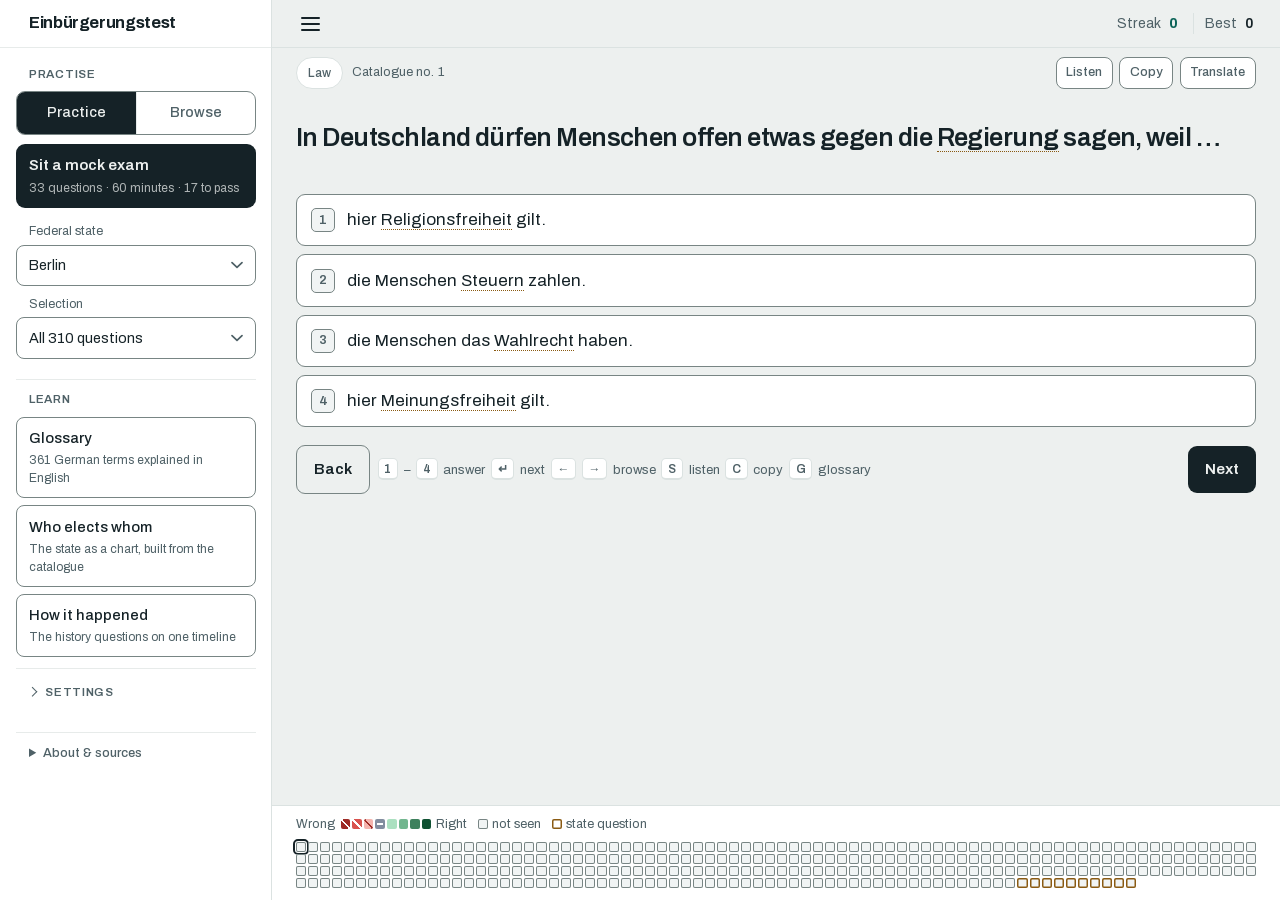
==== commit 077fe701: "🐛 fix(menu): the nine findings from the review of the menu - sw.js precaches data/timeline.json, so " ====
--- a/index.html
+++ b/index.html
@@ -13,6 +13,7 @@
 <link rel="preload" as="fetch" type="application/json" href="data/questions.json" crossorigin>
 <link rel="preload" as="fetch" type="application/json" href="data/glossary.json" crossorigin>
 <link rel="modulepreload" href="app.js">
+<link rel="modulepreload" href="nav.js">
 
 <!-- ------------------------------------------------ identity
      Crawlers reject relative og:image and og:url, so the origin is written out
@@ -80,21 +81,15 @@
   </div>
 
   <div class="nav-body">
-    <div class="nav-sec">
-      <h3>Practise</h3>
-      <div class="modes" role="group" aria-label="Mode">
-        <button id="m-drill" aria-pressed="true">Practice</button>
-        <button id="m-flash" aria-pressed="false">Browse</button>
-      </div>
-      <button class="bigbtn" id="m-exam">Sit a mock exam<em>33 questions · 60 minutes · 17 to pass</em></button>
+    <!-- nav.js writes the sections every page shares (the modes and the mock
+         exam here, Learn, Appearance); this page's own controls sit between -->
+    <div class="nav-sec" id="practise">
       <label class="field"><span>Federal state</span>
         <select class="pick" id="land" aria-label="Federal state"></select></label>
       <label class="field"><span>Selection</span>
         <select class="pick" id="filter" aria-label="Selection"></select></label>
     </div>
 
-    <!-- the glossary, the chart and the timeline: filled from nav.js, the
-         same list the other pages show -->
     <div class="nav-sec" id="learn"></div>
 
     <details class="nav-fold" id="settings"><summary>Settings</summary>
@@ -132,14 +127,7 @@
         <div class="note" id="voicenote" hidden></div>
       </div>
 
-      <div class="nav-sec">
-        <h3>Appearance</h3>
-        <div class="modes" role="group" aria-label="Appearance">
-          <button id="th-system" aria-pressed="true">System</button>
-          <button id="th-light" aria-pressed="false">Light</button>
-          <button id="th-dark" aria-pressed="false">Dark</button>
-        </div>
-      </div>
+      <div class="nav-sec" id="appearance"></div>
 
       <div class="nav-sec">
         <button class="danger" id="reset">Reset progress</button>
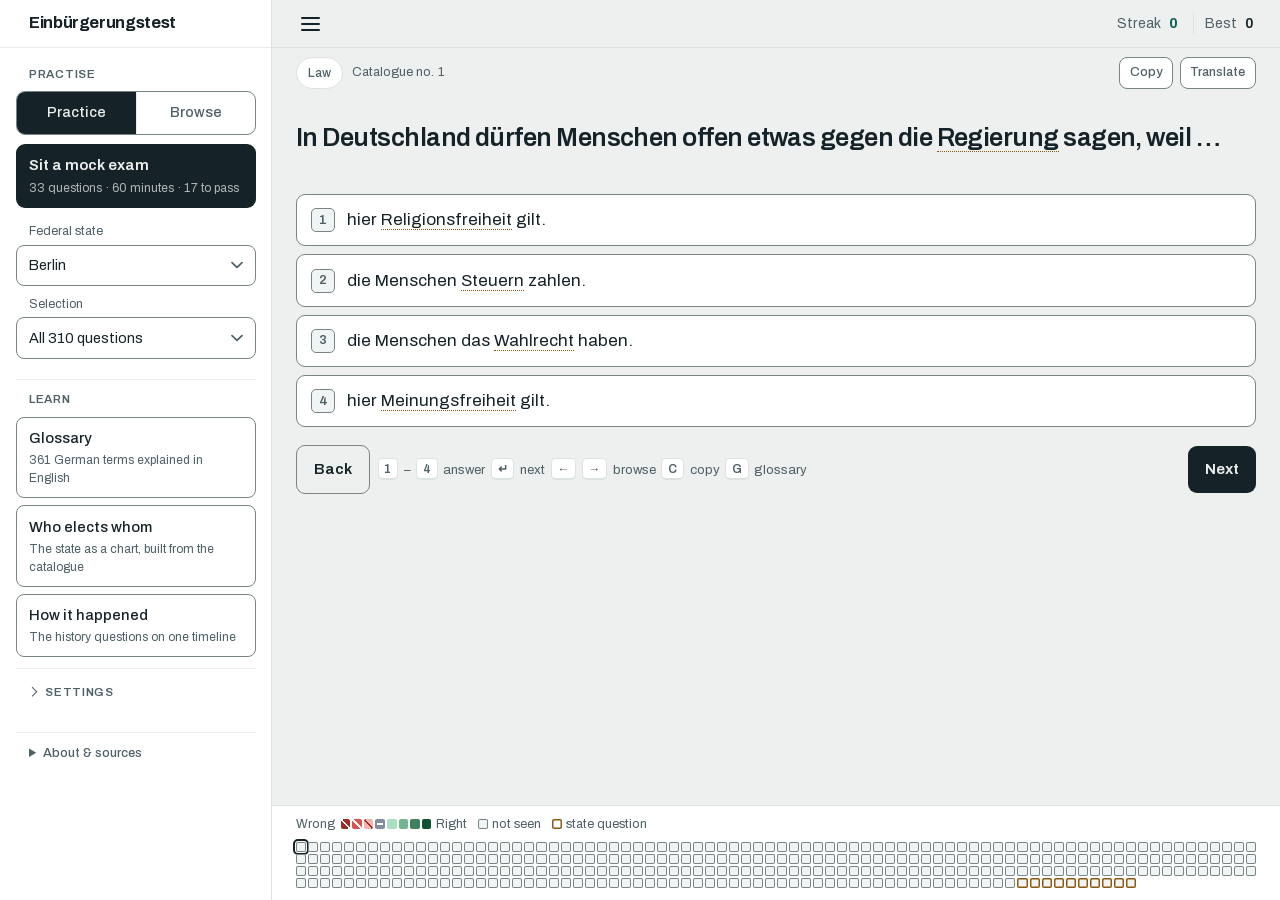
==== commit 367ec813: "✨ feat(practice): listening is for the answers only The Listen button, the S shortcut and the Read a" ====
--- a/index.html
+++ b/index.html
@@ -115,18 +115,6 @@
         </div>
       </div>
 
-      <div class="nav-sec">
-        <h3>Read aloud</h3>
-        <label class="field" id="voicerow"><span>Voice</span>
-          <select id="voice" aria-label="German voice"></select></label>
-        <label class="field" id="raterow"><span>Reading speed</span>
-          <select id="rate" aria-label="Reading speed">
-            <option value="0.7">Slow</option><option value="0.85">Relaxed</option>
-            <option value="1">Normal</option><option value="1.15">Brisk</option>
-          </select></label>
-        <div class="note" id="voicenote" hidden></div>
-      </div>
-
       <div class="nav-sec" id="appearance"></div>
 
       <div class="nav-sec">
--- a/app.css
+++ b/app.css
@@ -149,7 +149,6 @@
   cursor:pointer; white-space:nowrap; text-decoration:none; line-height:1.4; min-height:2rem}
 .copy:hover{color:var(--ink)}
 .copy.done{border-color:var(--ok); color:var(--ok)}
-.copy.live{border-color:var(--accent); color:var(--accent); background:var(--picked)}
 .meta b{color:var(--ink); font-weight:600}
 .tag{display:inline-flex; align-items:center; min-height:2rem; border:1px solid var(--rule);
   border-radius:99px; padding:0 .7rem; font-size:.77rem; font-weight:500; background:var(--card)}
